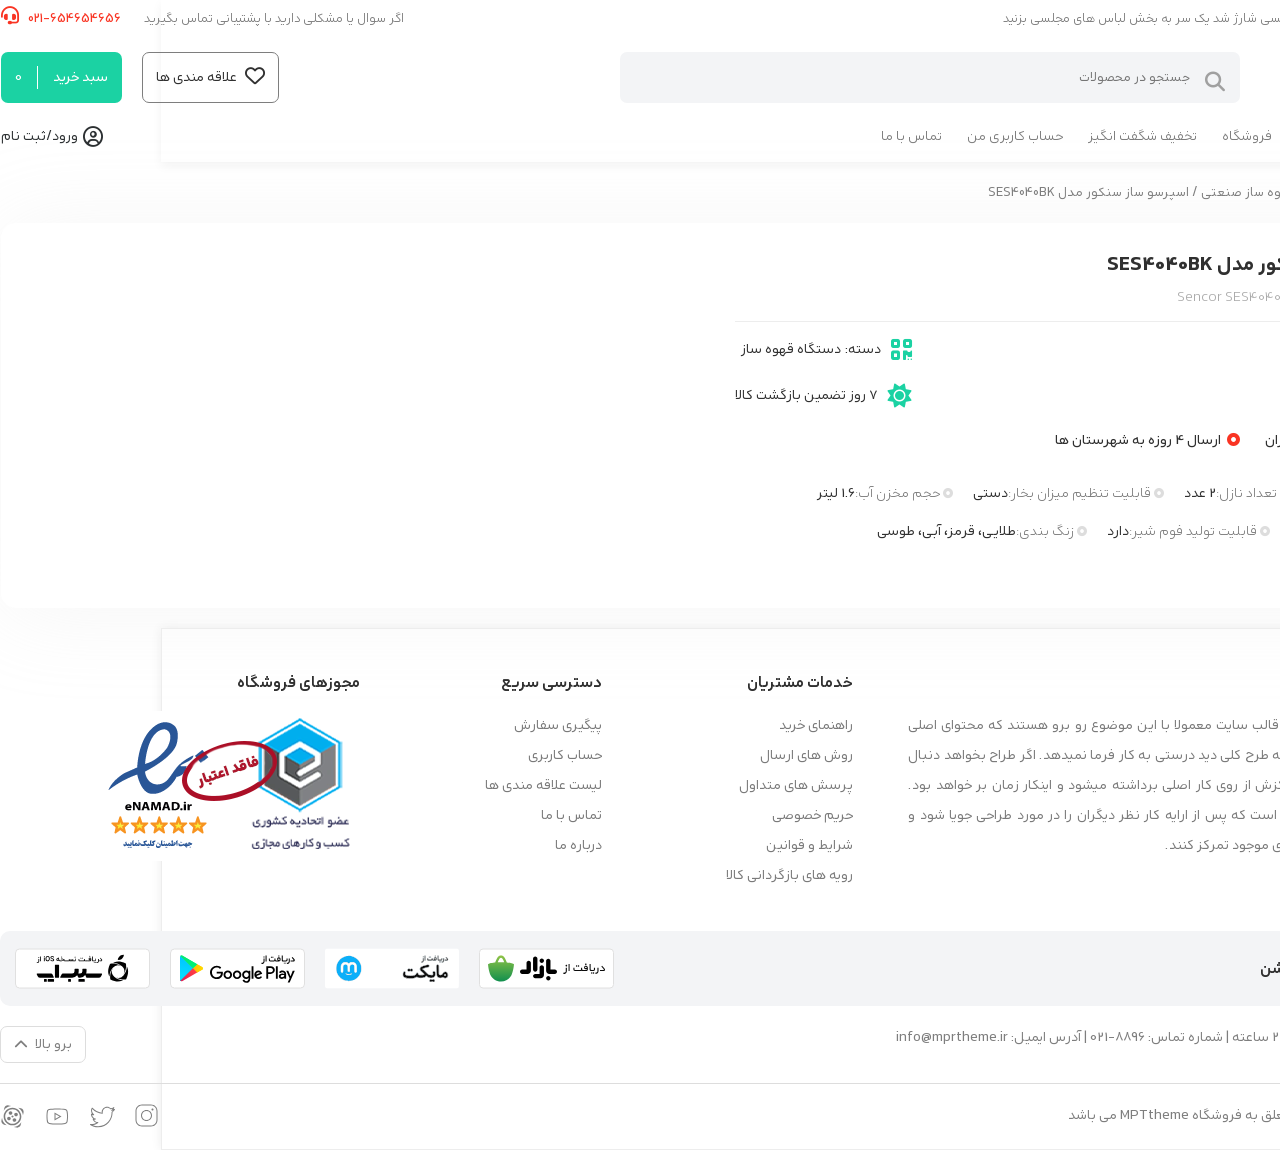
==== single-product.html @ 0a2eafe9 "add:start single product page" ====
<!doctype html>
<html lang="fa" dir="rtl">
  <head>
    <meta charset="UTF-8" />
    <meta name="viewport" content="width=device-width, initial-scale=1.0" />
    <link rel="stylesheet" href="./css/all-mimify.css" />
    <link rel="stylesheet" href="./css/owl.carousel.min.css" />
    <link rel="stylesheet" href="./css/owl.theme.default.min.css" />
    <link rel="stylesheet" href="style.css" />
    <title>Mprtheme - single product</title>
  </head>
  <body>
    <header class="header">
      <section class="hero-top-header">
        <div class="container">
          <div class="top-header">
            <div class="t-h-right">
              <span
                >محصولات جدید: لباس های مجلسی شارژ شد یک سر به بخش لباس های
                مجلسی بزنید</span
              >
            </div>
            <div class="t-h-left">
              <span>اگر سوال یا مشکلی دارید با پشتیبانی تماس بگیرید</span>
              <span class="contact-header"
                >654654656-021
                <i class="fa-solid fa-headset"></i>
              </span>
            </div>
          </div>
        </div>
      </section>
      <div class="container">
        <section class="main-header">
          <div class="m-h-right">
            <div class="logo">
              <a href="#"> <img src="img/logo.png" /></a>
            </div>
            <div class="search-main">
              <form>
                <input type="search" placeholder="جستجو در محصولات" />
                <button type="submit">
                  <i class="fa-solid fa-magnifying-glass"></i>
                </button>
              </form>
            </div>
          </div>
          <div class="m-h-left">
            <div class="favorite-btn-header">
              <a href="#" target="_blank">
                <i class="fa-regular fa-heart"></i>
                <span>علاقه مندی ها</span>
              </a>
            </div>
            <div class="cart-btn-header">
              <a href="#" target="_blank">
                <span class="cart-btn-text">سبد خرید</span>
                <span class="cart-btn-num">0</span>
              </a>
            </div>
          </div>
        </section>
        <section class="down-header">
          <nav class="main-menu">
            <div class="megamenu-box">
              <div class="t-m">
                <i class="fa-solid fa-bars"></i>
                <span>دسته بندی محصول</span>
              </div>
              <div class="hm-mega-menu">
                <ul>
                  <li>
                    <a href="#">دستگاه قهوه ساز</a>
                    <i class="fas fa-chevron-left"></i>
                    <ul>
                      <li>
                        <a href="#">قهوه ساز خانگی</a>
                        <ul>
                          <li><a href="#">قهوه ساز بوش</a></li>
                          <li><a href="#">قهوه ساز مباشی</a></li>
                          <li><a href="#">قهوه ساز دلونگی</a></li>
                          <li><a href="">قهوه ساز نیوا</a></li>
                        </ul>
                      </li>
                      <li>
                        <a href="#">قهوه ساز صنعتی</a>
                        <ul>
                          <li><a href="#">قهوه ساز بیزرا</a></li>
                          <li><a href="#">قهوه ساز سمنونتی</a></li>
                          <li><a href="#">قهوه ساز نوا</a></li>
                          <li><a href="#">قهوه ساز بلک</a></li>
                        </ul>
                      </li>
                      <li>
                        <a href="#">قهوه ساز کپسولی</a>
                        <ul>
                          <li><a href="#">قهوه ساز بوش</a></li>
                          <li><a href="#">قهوه ساز مباشی</a></li>
                          <li><a href="#">قهوه ساز دلونگی</a></li>
                          <li><a href="">قهوه ساز نیوا</a></li>
                        </ul>
                      </li>
                      <li>
                        <a href="#">قهوه ساز مسافرتی</a>
                        <ul>
                          <li><a href="#">قهوه ساز بوش</a></li>
                          <li><a href="#">قهوه ساز مباشی</a></li>
                          <li><a href="#">قهوه ساز دلونگی</a></li>
                          <li><a href="">قهوه ساز نیوا</a></li>
                        </ul>
                      </li>
                    </ul>
                  </li>
                  <li>
                    <a href="#">خریده قهوه</a>
                    <i class="fas fa-chevron-left"></i>
                    <ul>
                      <li>
                        <a href="#">قهوه ساز خانگی</a>
                        <ul>
                          <li><a href="#">قهوه ساز بوش</a></li>
                          <li><a href="#">قهوه ساز مباشی</a></li>
                          <li><a href="#">قهوه ساز دلونگی</a></li>
                          <li><a href="">قهوه ساز نیوا</a></li>
                        </ul>
                      </li>
                      <li>
                        <a href="#">قهوه ساز صنعتی</a>
                        <ul>
                          <li><a href="#">قهوه ساز بیزرا</a></li>
                          <li><a href="#">قهوه ساز سمنونتی</a></li>
                          <li><a href="#">قهوه ساز نوا</a></li>
                          <li><a href="#">قهوه ساز بلک</a></li>
                        </ul>
                      </li>
                      <li>
                        <a href="#">قهوه ساز کپسولی</a>
                        <ul>
                          <li><a href="#">قهوه ساز بوش</a></li>
                          <li><a href="#">قهوه ساز مباشی</a></li>
                          <li><a href="#">قهوه ساز دلونگی</a></li>
                          <li><a href="">قهوه ساز نیوا</a></li>
                        </ul>
                      </li>
                      <li>
                        <a href="#">قهوه ساز مسافرتی</a>
                        <ul>
                          <li><a href="#">قهوه ساز بوش</a></li>
                          <li><a href="#">قهوه ساز مباشی</a></li>
                          <li><a href="#">قهوه ساز دلونگی</a></li>
                          <li><a href="">قهوه ساز نیوا</a></li>
                        </ul>
                      </li>
                    </ul>
                  </li>
                  <li>
                    <a href="#">قهوه جوش خانگی</a>
                    <i class="fas fa-chevron-left"></i>
                    <ul>
                      <li>
                        <a href="#">قهوه ساز خانگی</a>
                        <ul>
                          <li><a href="#">قهوه ساز بوش</a></li>
                          <li><a href="#">قهوه ساز مباشی</a></li>
                          <li><a href="#">قهوه ساز دلونگی</a></li>
                          <li><a href="">قهوه ساز نیوا</a></li>
                        </ul>
                      </li>
                      <li>
                        <a href="#">قهوه ساز صنعتی</a>
                        <ul>
                          <li><a href="#">قهوه ساز بیزرا</a></li>
                          <li><a href="#">قهوه ساز سمنونتی</a></li>
                          <li><a href="#">قهوه ساز نوا</a></li>
                          <li><a href="#">قهوه ساز بلک</a></li>
                        </ul>
                      </li>
                      <li>
                        <a href="#">قهوه ساز کپسولی</a>
                        <ul>
                          <li><a href="#">قهوه ساز بوش</a></li>
                          <li><a href="#">قهوه ساز مباشی</a></li>
                          <li><a href="#">قهوه ساز دلونگی</a></li>
                          <li><a href="">قهوه ساز نیوا</a></li>
                        </ul>
                      </li>
                      <li>
                        <a href="#">قهوه ساز مسافرتی</a>
                        <ul>
                          <li><a href="#">قهوه ساز بوش</a></li>
                          <li><a href="#">قهوه ساز مباشی</a></li>
                          <li><a href="#">قهوه ساز دلونگی</a></li>
                          <li><a href="">قهوه ساز نیوا</a></li>
                        </ul>
                      </li>
                    </ul>
                  </li>
                  <li>
                    <a href="#">قهوه های نسل سوم</a>
                    <i class="fas fa-chevron-left"></i>
                    <ul>
                      <li>
                        <a href="#">قهوه ساز خانگی</a>
                        <ul>
                          <li><a href="#">قهوه ساز بوش</a></li>
                          <li><a href="#">قهوه ساز مباشی</a></li>
                          <li><a href="#">قهوه ساز دلونگی</a></li>
                          <li><a href="">قهوه ساز نیوا</a></li>
                        </ul>
                      </li>
                      <li>
                        <a href="#">قهوه ساز صنعتی</a>
                        <ul>
                          <li><a href="#">قهوه ساز بیزرا</a></li>
                          <li><a href="#">قهوه ساز سمنونتی</a></li>
                          <li><a href="#">قهوه ساز نوا</a></li>
                          <li><a href="#">قهوه ساز بلک</a></li>
                        </ul>
                      </li>
                      <li>
                        <a href="#">قهوه ساز کپسولی</a>
                        <ul>
                          <li><a href="#">قهوه ساز بوش</a></li>
                          <li><a href="#">قهوه ساز مباشی</a></li>
                          <li><a href="#">قهوه ساز دلونگی</a></li>
                          <li><a href="">قهوه ساز نیوا</a></li>
                        </ul>
                      </li>
                      <li>
                        <a href="#">قهوه ساز مسافرتی</a>
                        <ul>
                          <li><a href="#">قهوه ساز بوش</a></li>
                          <li><a href="#">قهوه ساز مباشی</a></li>
                          <li><a href="#">قهوه ساز دلونگی</a></li>
                          <li><a href="">قهوه ساز نیوا</a></li>
                        </ul>
                      </li>
                    </ul>
                  </li>
                  <li>
                    <a href="#">محصولات جدید</a>
                    <i class="fas fa-chevron-left"></i>
                    <ul>
                      <li>
                        <a href="#">قهوه ساز خانگی</a>
                        <ul>
                          <li><a href="#">قهوه ساز بوش</a></li>
                          <li><a href="#">قهوه ساز مباشی</a></li>
                          <li><a href="#">قهوه ساز دلونگی</a></li>
                          <li><a href="">قهوه ساز نیوا</a></li>
                        </ul>
                      </li>
                      <li>
                        <a href="#">قهوه ساز صنعتی</a>
                        <ul>
                          <li><a href="#">قهوه ساز بیزرا</a></li>
                          <li><a href="#">قهوه ساز سمنونتی</a></li>
                          <li><a href="#">قهوه ساز نوا</a></li>
                          <li><a href="#">قهوه ساز بلک</a></li>
                        </ul>
                      </li>
                      <li>
                        <a href="#">قهوه ساز کپسولی</a>
                        <ul>
                          <li><a href="#">قهوه ساز بوش</a></li>
                          <li><a href="#">قهوه ساز مباشی</a></li>
                          <li><a href="#">قهوه ساز دلونگی</a></li>
                          <li><a href="">قهوه ساز نیوا</a></li>
                        </ul>
                      </li>
                      <li>
                        <a href="#">قهوه ساز مسافرتی</a>
                        <ul>
                          <li><a href="#">قهوه ساز بوش</a></li>
                          <li><a href="#">قهوه ساز مباشی</a></li>
                          <li><a href="#">قهوه ساز دلونگی</a></li>
                          <li><a href="">قهوه ساز نیوا</a></li>
                        </ul>
                      </li>
                    </ul>
                  </li>
                </ul>
              </div>
            </div>
            <div class="menu-header">
              <ul>
                <li><a href="#">فروشگاه</a></li>
                <li><a href="#">تخفیف شگفت انگیز</a></li>
                <li>
                  <a href="#">حساب کاربری من</a>
                  <ul>
                    <li><a href="#">زیر منوی اول</a></li>
                    <li><a href="#">زیر منو دوم</a></li>
                    <li><a href="#">زیر منو سوم</a></li>
                  </ul>
                </li>
                <li><a href="#">تماس با ما</a></li>
              </ul>
            </div>
          </nav>
          <div class="register-btn">
            <i class="far fa-circle-user"></i>
            <span id="btn_modal_login">ورود/ثبت نام</span>
          </div>
        </section>
      </div>
    </header>
    <!-- The Modal -->
    <div id="modal_login" class="modal">
      <!-- Modal content -->
      <div class="modal-content">
        <div class="form-login-mprtheme">
          <i class="fa-solid fa-xmark close"></i>
          <div class="logo">
            <a href="#"> <img src="img/logo.png" /></a>
          </div>
          <form class="register-form">
            <input type="email" placeholder="آدرس ایمیل" />
            <input type="password" placeholder="رمز عبور" />
            <button>ثبت نام</button>
            <p class="message">حساب کاربری دارید؟ <a href="#">وارد شوید</a></p>
          </form>
          <form class="login-form">
            <input type="text" placeholder="آدرس ایمیل یا نام کاربری" />
            <input type="password" placeholder="پسورد" />
            <button>ورود</button>
            <p class="message">کاربری جدید هستید؟ <a href="#">ثبت نام</a></p>
          </form>
        </div>
      </div>
    </div>

    <div class="mprtheme-bredcrumb">
      <div class="container">
        <a href="#">خانه</a> / <a href="#">دستگاه قهوه ساز</a> /
        <a href="#">قهوه ساز صنعتی</a> / اسپرسو ساز سنکور مدل SES4040BK
      </div>
    </div>

    <div class="container">
      <section class="product-intro">
        <div class="right">
          <header>
            <h1>اسپرسو ساز سنکور مدل SES4040BK</h1>
            <span>Sencor SES4040BK Espresso Machine</span>
          </header>
          <div class="product-meta">
            <div>
              <div class="meta-pro">
                <i class="fa-solid fa-meteor"></i>
                <span>برند:</span>
                <a href="#" target="_blank">بوش</a>
              </div>
              <div class="meta-pro">
                <i class="fa-solid fa-circle-check"></i>
                <span>موجود در انبار</span>
              </div>
            </div>
            <div>
              <div class="meta-pro">
                <i class="fa-solid fa-qrcode"></i>
                <span>دسته:</span>
                <a href="#" target="_blank">دستگاه قهوه ساز</a>
              </div>
              <div class="meta-pro">
                <i class="fa-solid fa-sun"></i>
                <span>7 روز تضمین بازگشت کالا</span>
              </div>
            </div>
          </div>
          <div class="product-delivery">
            <span>
              <i class="fa-solid fa-paper-plane"></i>
              ارسال یک روزه به تهران
            </span>

            <span>
              <i class="fa-solid fa-circle-dot"></i>
              ارسال 4 روزه به شهرستان ها
            </span>
          </div>
          <div class="addition-product">
            <div class="property-iten">
              <span>
                <i class="fa-solid fa-circle-dot"></i>
                میزان فشار:
              </span>
              <p>5 بار</p>
            </div>
            <div class="property-iten">
              <span>
                <i class="fa-solid fa-circle-dot"></i>
                تعداد نازل:
              </span>
              <p>2 عدد</p>
            </div>
            <div class="property-iten">
              <span>
                <i class="fa-solid fa-circle-dot"></i>
                قابلیت تنظیم میزان بخار:
              </span>
              <p>دستی</p>
            </div>
            <div class="property-iten">
              <span>
                <i class="fa-solid fa-circle-dot"></i>
                حجم مخزن آب:
              </span>
              <p>1.6 لیتر</p>
            </div>
            <div class="property-iten">
              <span>
                <i class="fa-solid fa-circle-dot"></i>
                نمایشگر لمسی:
              </span>
              <p>دارد</p>
            </div>
            <div class="property-iten">
              <span>
                <i class="fa-solid fa-circle-dot"></i>
                قابلیت تولید فوم شیر:
              </span>
              <p>دارد</p>
            </div>
            <div class="property-iten">
              <span>
                <i class="fa-solid fa-circle-dot"></i>
                زنگ بندی:
              </span>
              <p>طلایی، قرمز، آبی، طوسی</p>
            </div>
          </div>
        </div>

        <div class="left"></div>
      </section>
    </div>
    <!-- footer -->
    <footer>
      <div class="container">
        <div class="footer-box">
          <aside class="footer-widget footer-about">
            <h3>فروشگاه ما</h3>
            <div class="f-w-content">
              طراحان سایت هنگام طراحی قالب سایت معمولا با این موضوع رو برو هستند
              که محتوای اصلی صفحات آماده نیست. در نتیجه طرح کلی دید درستی به کار
              فرما نمیدهد. اگر طراح بخواهد دنبال متن های مرتبط بگردد تمرکزش از
              روی کار اصلی برداشته میشود و اینکار زمان بر خواهد بود. همچنین طراح
              به دنبال این است که پس از ارایه کار نظر دیگران را در مورد طراحی
              جویا شود و نمی‌خواهد افراد روی متن های موجود تمرکز کنند.
            </div>
          </aside>
          <aside class="footer-widget">
            <h3>خدمات مشتریان</h3>
            <div class="f-w-content">
              <ul>
                <li><a href="#" target="_blank">راهنمای خرید</a></li>
                <li><a href="#" target="_blank">روش های ارسال</a></li>
                <li><a href="#" target="_blank">پرسش های متداول</a></li>
                <li><a href="#" target="_blank">حریم خصوصی</a></li>
                <li><a href="#" target="_blank">شرایط و قوانین</a></li>
                <li><a href="#" target="_blank">رویه های بازگردانی کالا</a></li>
              </ul>
            </div>
          </aside>
          <aside class="footer-widget">
            <h3>دسترسی سریع</h3>
            <div class="f-w-content">
              <ul>
                <li><a href="#" target="_blank">پیگیری سفارش</a></li>
                <li><a href="#" target="_blank">حساب کاربری</a></li>
                <li><a href="#" target="_blank">لیست علاقه مندی ها</a></li>
                <li><a href="#" target="_blank">تماس با ما</a></li>
                <li><a href="#" target="_blank">درباره ما</a></li>
              </ul>
            </div>
          </aside>
          <aside class="footer-widget">
            <h3>مجوزهای فروشگاه</h3>
            <div class="f-w-content">
              <img src="./img/per.png" alt="" />
            </div>
          </aside>
        </div>
        <div class="application">
          <div class="right">
            <img src="./img//icon-application.png" alt="" />
            <p>دانلود اپلیکیشن</p>
          </div>
          <div class="left">
            <a href="#" target="_blank">
              <img src="./img/app/bazar.svg" alt="" />
            </a>
            <a href="#" target="_blank">
              <img src="./img/app/myket.svg" alt="" />
            </a>
            <a href="#" target="_blank">
              <img src="./img/app/play.svg" alt="" />
            </a>
            <a href="#" target="_blank">
              <img src="./img/app/sibapp.svg" alt="" />
            </a>
          </div>
        </div>
        <div class="footer-line">
          <div class="right">
            پاسخگویی تلفنی به صورت 24 ساعته | شماره تماس: 8896-021 | آدرس ایمیل:
            info@mprtheme.ir
          </div>
          <div class="left">
            <span
              >برو بالا
              <i class="fa fa-chevron-up"></i>
            </span>
          </div>
        </div>
        <div class="footer-down">
          <div class="copy-right">
            <p>کلیه حقوق این وب سایت متعلق به فروشگاه MPTtheme می باشد</p>
          </div>
          <div class="social-footer">
            <a href="#" target="_blank">
              <svg
                width="23"
                height="23"
                viewBox="0 0 23 23"
                fill="none"
                xmlns="http://www.w3.org/2000/svg"
              >
                <path
                  d="M7 0.5C3.41624 0.5 0.5 3.41624 0.5 7V16C0.5 19.5838 3.41624 22.5 7 22.5H16C19.5838 22.5 22.5 19.5838 22.5 16V7C22.5 3.41624 19.5838 0.5 16 0.5H7ZM7 1.5H16C19.0432 1.5 21.5 3.95676 21.5 7V16C21.5 19.0432 19.0432 21.5 16 21.5H7C3.95676 21.5 1.5 19.0432 1.5 16V7C1.5 3.95676 3.95676 1.5 7 1.5ZM17.5 4.5C16.9477 4.5 16.5 4.94771 16.5 5.5C16.5 6.05229 16.9477 6.5 17.5 6.5C18.0523 6.5 18.5 6.05229 18.5 5.5C18.5 4.94771 18.0523 4.5 17.5 4.5ZM11.5 6C8.46836 6 6 8.46836 6 11.5C6 14.5316 8.46836 17 11.5 17C14.5316 17 17 14.5316 17 11.5C17 8.46836 14.5316 6 11.5 6ZM11.5 7C13.9912 7 16 9.00879 16 11.5C16 13.9912 13.9912 16 11.5 16C9.00879 16 7 13.9912 7 11.5C7 9.00879 9.00879 7 11.5 7Z"
                  fill="#7E7E7E"
                />
              </svg>
            </a>
            <a href="#" target="_blank">
              <svg
                width="25"
                height="25"
                viewBox="0 0 25 25"
                fill="none"
                xmlns="http://www.w3.org/2000/svg"
              >
                <g clip-path="url(#clip0_1193_1341)">
                  <path
                    d="M17.1095 2.73438C14.1193 2.73438 11.6876 5.16601 11.6876 8.15625C11.6876 8.33594 11.7325 8.51172 11.7501 8.6875C8.05286 8.33398 4.78332 6.55274 2.56262 3.82812C2.4591 3.69727 2.29895 3.62695 2.13098 3.63867C1.96496 3.65039 1.81652 3.74609 1.73449 3.89062C1.2677 4.69336 1.00012 5.61719 1.00012 6.60938C1.00012 7.81054 1.42981 8.91015 2.09387 9.8125C1.96496 9.75586 1.82434 9.72461 1.70324 9.65625C1.54895 9.57422 1.3634 9.57812 1.21301 9.66797C1.06262 9.75781 0.970819 9.91993 0.968869 10.0938V10.1562C0.968869 11.998 1.92199 13.5977 3.32824 14.5781C3.31262 14.5762 3.29699 14.582 3.28137 14.5781C3.10949 14.5488 2.93566 14.6094 2.82043 14.7402C2.7052 14.8711 2.66809 15.0527 2.71887 15.2188C3.27747 16.9551 4.70325 18.2812 6.46887 18.7656C5.06262 19.6016 3.43176 20.0938 1.672 20.0938C1.29114 20.0938 0.925904 20.0742 0.562624 20.0312C0.328249 20 0.103639 20.1367 0.0255143 20.3594C-0.0545657 20.582 0.0333293 20.8301 0.234499 20.9531C2.49036 22.4004 5.16809 23.25 8.047 23.25C12.713 23.25 16.3732 21.3008 18.8283 18.5156C21.2833 15.7305 22.5626 12.1133 22.5626 8.73438C22.5626 8.59179 22.5509 8.45312 22.547 8.3125C23.463 7.61133 24.2814 6.78906 24.922 5.82812C25.049 5.64258 25.0353 5.39453 24.8888 5.22265C24.7443 5.05078 24.5001 4.99804 24.297 5.09375C24.0392 5.20899 23.7384 5.22071 23.4689 5.3125C23.8243 4.83789 24.129 4.32617 24.3126 3.75C24.3751 3.55273 24.3068 3.33594 24.1447 3.20703C23.9825 3.08008 23.756 3.06445 23.5783 3.17188C22.7247 3.67773 21.7794 4.03321 20.7814 4.25C19.8126 3.34375 18.5372 2.73438 17.1095 2.73438ZM17.1095 3.73438C18.3849 3.73438 19.5372 4.27929 20.3439 5.14062C20.465 5.26562 20.6427 5.31836 20.8126 5.28125C21.465 5.15234 22.0841 4.96289 22.6876 4.71875C22.34 5.1875 21.9103 5.58789 21.4064 5.89062C21.1779 6.00196 21.0704 6.26562 21.1544 6.50586C21.2364 6.74414 21.4864 6.88281 21.7345 6.82812C22.2345 6.76758 22.6798 6.56446 23.1564 6.4375C22.7286 6.90039 22.2599 7.31836 21.7501 7.6875C21.6115 7.78906 21.5353 7.95312 21.547 8.125C21.5548 8.32812 21.5626 8.52929 21.5626 8.73438C21.5626 11.8594 20.3634 15.252 18.0782 17.8438C15.7931 20.4355 12.4376 22.25 8.047 22.25C6.05286 22.25 4.17004 21.8086 2.46887 21.0312C4.57824 20.8691 6.52356 20.123 8.09387 18.8906C8.25794 18.7598 8.32239 18.541 8.25598 18.3418C8.18958 18.1426 8.00598 18.0059 7.797 18C6.14856 17.9707 4.7677 17.0117 4.03137 15.6562C4.05871 15.6562 4.08215 15.6562 4.10949 15.6562C4.60363 15.6562 5.09191 15.5938 5.54699 15.4688C5.76574 15.4043 5.91613 15.2012 5.90832 14.9727C5.90052 14.7441 5.7384 14.5488 5.51574 14.5C3.73645 14.1406 2.40246 12.6914 2.09387 10.8906C2.59777 11.0645 3.1134 11.2012 3.67199 11.2188C3.90051 11.2324 4.10754 11.0898 4.17785 10.873C4.24817 10.6562 4.16223 10.418 3.96887 10.2969C2.78137 9.50196 2.00012 8.14844 2.00012 6.60938C2.00012 6.03906 2.14856 5.51562 2.34387 5.01562C4.84387 7.75976 8.34387 9.58203 12.297 9.78125C12.4532 9.78906 12.6056 9.72461 12.7072 9.60547C12.8087 9.48437 12.8478 9.32422 12.8126 9.17188C12.7365 8.84765 12.6876 8.5039 12.6876 8.15625C12.6876 5.70703 14.6603 3.73438 17.1095 3.73438Z"
                    fill="#7E7E7E"
                  />
                </g>
                <defs>
                  <clipPath id="clip0_1193_1341">
                    <rect width="25" height="25" fill="white" />
                  </clipPath>
                </defs>
              </svg>
            </a>
            <a href="#" target="_blank">
              <svg
                width="25"
                height="25"
                viewBox="0 0 25 25"
                fill="none"
                xmlns="http://www.w3.org/2000/svg"
              >
                <path
                  d="M12.2012 4.5C8.90039 4.5 5.80078 4.75 4.15039 5.09961C3.05078 5.34961 2.09961 6.09961 1.90039 7.25C1.70117 8.44922 1.5 10.25 1.5 12.5C1.5 14.75 1.69922 16.5 1.94922 17.75C2.15039 18.8496 3.09961 19.6504 4.19922 19.9004C5.95118 20.25 8.94922 20.5 12.25 20.5C15.5508 20.5 18.5488 20.25 20.2988 19.9004C21.4004 19.6504 22.3496 18.9004 22.5488 17.75C22.75 16.5 23 14.7012 23.0488 12.4512C23.0488 10.2012 22.7988 8.40039 22.5488 7.15039C22.3496 6.05078 21.4004 5.25 20.2988 5C18.5488 4.75 15.5 4.5 12.2012 4.5ZM12.2012 5.5C15.8008 5.5 18.6992 5.79883 20.0996 6.04883C20.8496 6.25 21.4492 6.75 21.5488 7.40039C21.8496 9 22.0488 10.7012 22.0488 12.4512C22 14.5996 21.75 16.3496 21.5488 17.5996C21.4004 18.5488 20.4004 18.8496 20.0996 18.9512C18.2988 19.3008 15.2988 19.5488 12.2988 19.5488C9.29883 19.5488 6.25 19.3496 4.5 18.9512C3.75 18.75 3.15039 18.25 3.05078 17.5996C2.65039 16.1992 2.5 14.3496 2.5 12.5C2.5 10.1992 2.70117 8.50001 2.90039 7.45118C3.05078 6.50001 4.09961 6.19922 4.34961 6.09962C6 5.75001 9.05078 5.5 12.2012 5.5ZM9.5 8.5V16.5L16.5 12.5L9.5 8.5ZM10.5 10.2012L14.5 12.5L10.5 14.7988V10.2012Z"
                  fill="#7E7E7E"
                />
              </svg>
            </a>
            <a href="#" target="_blank">
              <svg
                width="25"
                height="25"
                viewBox="0 0 25 25"
                fill="none"
                xmlns="http://www.w3.org/2000/svg"
              >
                <path
                  d="M7.90324 1.3586C6.20704 1.31542 4.66102 2.46495 4.26453 4.18351L3.68674 6.68595C5.29819 4.05887 8.07194 2.32584 11.1391 2.02897L8.63668 1.45117C8.39117 1.39447 8.14556 1.36476 7.90324 1.3586ZM12.5002 3.64538C7.61944 3.64538 3.64604 7.61878 3.64604 12.4995C3.64604 17.3803 7.61944 21.3537 12.5002 21.3537C17.381 21.3537 21.3544 17.3803 21.3544 12.4995C21.3544 7.61878 17.381 3.64538 12.5002 3.64538ZM18.3138 3.68607C20.9409 5.29753 22.6739 8.07127 22.9708 11.1385L23.5486 8.63602C24.0022 6.67195 22.7803 4.71699 20.8162 4.26387L18.3138 3.68607ZM12.5002 5.20788C16.5365 5.20788 19.7919 8.46321 19.7919 12.4995C19.7919 16.5359 16.5365 19.7912 12.5002 19.7912C8.46387 19.7912 5.20854 16.5359 5.20854 12.4995C5.20854 8.46321 8.46387 5.20788 12.5002 5.20788ZM10.5359 7.13354C9.52912 7.13354 8.71298 7.94968 8.71298 8.95645C8.71298 9.96322 9.52912 10.7794 10.5359 10.7794C11.5427 10.7794 12.3588 9.96322 12.3588 8.95645C12.3588 7.94968 11.5427 7.13354 10.5359 7.13354ZM16.0433 8.71231C15.0365 8.71231 14.2204 9.52846 14.2204 10.5352C14.2204 11.542 15.0365 12.3581 16.0433 12.3581C17.0501 12.3581 17.8662 11.542 17.8662 10.5352C17.8662 9.52846 17.0501 8.71231 16.0433 8.71231ZM12.5002 11.4589C12.1208 11.4472 11.765 11.6429 11.5718 11.9697C11.3786 12.2965 11.3786 12.7026 11.5718 13.0294C11.765 13.3562 12.1208 13.5519 12.5002 13.5402C12.8797 13.5519 13.2354 13.3562 13.4286 13.0294C13.6218 12.7026 13.6218 12.2965 13.4286 11.9697C13.2354 11.6429 12.8797 11.4472 12.5002 11.4589ZM8.95712 12.6409C7.95035 12.6409 7.1342 13.4571 7.1342 14.4639C7.1342 15.4706 7.95035 16.2868 8.95712 16.2868C9.96389 16.2868 10.78 15.4706 10.78 14.4639C10.78 13.4571 9.96389 12.6409 8.95712 12.6409ZM2.02963 13.8616L1.45183 16.3641C0.998708 18.3281 2.22011 20.2826 4.18417 20.7362L6.68661 21.314C4.06005 19.7026 2.3265 16.9288 2.02963 13.8616ZM14.4645 14.2197C13.4577 14.2197 12.6416 15.0359 12.6416 16.0426C12.6416 17.0494 13.4577 17.8655 14.4645 17.8655C15.4713 17.8655 16.2874 17.0494 16.2874 16.0426C16.2874 15.0359 15.4713 14.2197 14.4645 14.2197ZM21.3147 18.3131C19.7032 20.9397 16.9295 22.6732 13.8623 22.9701L16.3647 23.5479C18.3288 24.001 20.2833 22.7796 20.7369 20.8156L21.3147 18.3131Z"
                  fill="#7E7E7E"
                />
              </svg>
            </a>
          </div>
        </div>
      </div>
    </footer>
    <script src="./js/jquery-3.7.1.min.js"></script>
    <script src="./js/owl.carousel.min.js"></script>
    <script src="./js/main.js"></script>
  </body>
</html>
---- style.css ----
@font-face {
    font-family: 'arad';
    src: url('./assets/fonts/arad.woff2') format('woff2');
    font-weight: 100 900;
    font-display: swap;
}

*,
*::before,
*::after {
    padding: 0;
    margin: 0;
    box-sizing: border-box;
}

:root {
    --color-red: #f93423;
    --color-green: #1BD2A3;
    --color-white: #fff;
    --color-black: #000;
    --color-text: #303030;
    --color-border: #ddd;
    --color-gray: #7e7e7e;
    --color-gray-dark: #7a7a7a;
    --color-gray-light: #95A5A6;
    --color-surface: #f3f4f6;
    --color-surface-alt: #f7f7f8;
    --color-surface-soft: #ECF0F1;
    --color-overlay: #D7DBE2;
    --color-input: #f2f2f2;
    --color-input-icon: #a0a0a0;
    --color-discount: #fdc830;
    --color-dot-active: #f2f2ff;
    --color-modal-bg: #fefefe;
    --color-close-hover: #aaa;
    --color-text-darker: #161A1D;
    --color-text-button: #161A1DE7;
    --color-divider: #333;
    --color-text-link: #666;
    --color-text-faint: #b3b3b3;
    --color-border-soft: #eaeaea;
    --color-border-light: #ededed;
    --color-shadow-bg: #ececec;
    --color-price-dark: #313131;
    --color-price-toman: #4d4d4d;
    --font-family: 'arad';
    --font-size-xs: 12px;
    --font-size-sm: 13px;
    --font-size-base: 14px;
    --font-size-lg: 18px;
    --radius-xs: 5px;
    --radius-sm: 7px;
    --radius-md: 10px;
    --radius-lg: 15px;
    --radius-pill: 50%;
    --shadow-card: 0px 0px 10px 5px #00000008;
    --shadow-card-top: 0px 5px 10px 5px #00000008;
    --shadow-header: 0px 4px 10px 0px #0000000d;
    --shadow-brand: 0px 4px 90px 0px #d3d3d333;
    --shadow-blog-title: 4px 4px 25px 0px #38383840;
    --shadow-amazing: 17px 17px 40px 0px #e5383b12;
    --shadow-insta: 0px 4px 40px 0px #E5383B12;
    --transition-base: all 0.2s ease-in-out;
    --transition-slow: all 0.3s ease-in-out;
    --transition-brand: all 0.5s ease-out;
}

body {
    direction: rtl;
    font-size: var(--font-size-base);
    text-align: right;
    color: var(--color-text);
    font-family: var(--font-family);
    font-weight: 400;
}

input,
button,
textarea,
select,
optgroup,
option {
    font-family: var(--font-family);
}

a {
    transition: var(--transition-base);
    text-decoration: none;
    color: var(--color-text);
}

img {
    max-width: 100%;
    height: auto;
}

li {
    list-style: none;
}


/* ================================================
   Layout: Container
   ================================================ */
.container {
    width: 1440px;
    margin: auto;
}


/* ================================================
   Header
   ================================================ */
.header {
    background-color: var(--color-white);
    box-shadow: var(--shadow-header);
    margin-bottom: 20px;
}

/* --- Top header --- */
.top-header {
    display: flex;
    justify-content: space-between;
    align-items: center;
    padding: 7px 0;
    color: var(--color-gray);
    font-size: var(--font-size-sm);
    font-weight: 350;
}

.top-header .t-h-left .contact-header {
    color: var(--color-red);
    padding-right: 20px;
    font-weight: 450;
}

.top-header .t-h-left .contact-header i {
    font-size: var(--font-size-lg);
    padding-right: 6px;
}

/* --- Main header --- */
.main-header {
    display: flex;
    justify-content: space-between;
    margin-top: 16px;
}

.main-header .m-h-right {
    display: flex;
    width: 57%;
    align-items: center;
}

.main-header .m-h-right .logo {
    max-width: 130px;
}

.main-header .m-h-right .logo a {
    display: flex;
}

.main-header .m-h-right .logo a img {
    max-width: 100%;
}

.main-header .m-h-right .search-main {
    width: 100%;
    margin-right: 71px;
}

.main-header .m-h-right .search-main form {
    position: relative;
    border: none;
}

.main-header .m-h-right .search-main form input[type="search"] {
    background-color: var(--color-surface);
    border-radius: var(--radius-sm);
    font-family: var(--font-family);
    font-size: var(--font-size-sm);
    padding: 15px 50px 15px 15px;
    width: 100%;
    border: none;
}

.main-header .m-h-right .search-main form button {
    position: absolute;
    right: 15px;
    top: 15px;
    font-size: 20px;
    background-color: transparent;
    color: var(--color-input-icon);
    border: none;
    cursor: pointer;
}

.main-header .m-h-left {
    display: flex;
    align-items: center;
    gap: 20px;
}

.main-header .m-h-left .cart-btn-header a {
    background-color: var(--color-green);
    color: var(--color-white);
    text-decoration: none;
    padding: 14px;
    border-radius: var(--radius-sm);
    display: flex;
}

.main-header .m-h-left .cart-btn-header a .cart-btn-text {
    font-weight: 450;
    border-left: 1px solid var(--color-white);
    padding-left: 15px;
    margin-left: 15px;
}

.m-h-left .favorite-btn-header a {
    color: var(--color-text);
    text-decoration: none;
    padding: 13px;
    border-radius: var(--radius-sm);
    display: flex;
    border: 1px solid var(--color-gray);
}

.m-h-left .favorite-btn-header a i {
    font-size: 20px;
    margin-left: 8px;
}

/* --- Down header / Menu --- */
.down-header {
    display: flex;
    justify-content: space-between;
    padding: 14px 0;
    margin-top: 8px;
}

.main-menu {
    display: flex;
}

.main-menu .megamenu-box {
    border-left: 1px dotted var(--color-divider);
    padding-left: 20px;
    margin-left: 9px;
}

.megamenu-box .t-m {
    color: var(--color-text-darker);
    font-weight: 450;
}

.megamenu-box .t-m span {
    cursor: pointer;
}

.main-menu .menu-header>ul>li {
    display: inline-block;
    margin: 0 11px;
    position: relative;
}

.main-menu .menu-header ul li a {
    text-decoration: none;
    color: var(--color-gray);
    font-weight: 350;
    padding: 14px 0;
}

.main-menu .menu-header>ul>li>a:hover {
    border-bottom: 1px solid var(--color-red);
}

.main-menu .menu-header ul li ul {
    position: absolute;
    top: 25px;
    right: 0;
    background-color: var(--color-white);
    border: 1px solid var(--color-border);
    padding: 7px 0;
    width: 200px;
    visibility: hidden;
    opacity: 0;
    transition: var(--transition-base);
    z-index: 99;
}

.main-menu .menu-header>ul>li:hover>ul {
    visibility: visible;
    opacity: 1;
    top: 37px;
}

.main-menu .menu-header ul li ul li a {
    padding: 7px 14px;
    display: block;
    font-size: var(--font-size-sm);
}

.main-menu .menu-header ul li ul li a:hover {
    color: var(--color-red);
    font-weight: 450;
}

.register-btn {
    color: var(--color-text-button);
    display: flex;
    align-items: center;
    gap: 5px;
    cursor: pointer;
}

.register-btn i {
    font-size: 20px;
}

/* --- Mega menu --- */
.hm-mega-menu {
    position: relative;
}

.hm-mega-menu>ul::before {
    content: "";
    position: absolute;
    width: 100%;
    height: 24px;
    top: -20px;
}

.hm-mega-menu>ul {
    position: absolute;
    background-color: var(--color-white);
    border: 1px solid var(--color-border);
    top: 25px;
    right: 0;
    width: 222px;
    visibility: hidden;
    opacity: 0;
    transition: var(--transition-base);
    z-index: 99;
}

.main-menu .megamenu-box:hover>.hm-mega-menu>ul {
    visibility: visible;
    opacity: 1;
    top: 16px;
}

.hm-mega-menu>ul>li {
    display: flex;
    justify-content: space-between;
    align-items: center;
}

.hm-mega-menu>ul>li:hover {
    background-color: var(--color-surface-alt);
}

.hm-mega-menu>ul>li:hover>a,
.hm-mega-menu>ul>li:hover>i {
    color: var(--color-red);
}

.hm-mega-menu>ul>li>a {
    padding: 12px;
    font-weight: 500;
}

.hm-mega-menu>ul>li>i {
    margin-left: 12px;
    font-size: 9px;
}

.hm-mega-menu>ul>li:hover>ul {
    visibility: visible;
    opacity: 1;
}

.hm-mega-menu>ul>li>ul {
    position: absolute;
    background-color: var(--color-white);
    border: 1px solid var(--color-border);
    top: 0;
    right: 100%;
    width: 1215px;
    height: 100%;
    display: flex;
    padding: 12px;
    border-right: 2px solid var(--color-border);
    visibility: hidden;
    opacity: 0;
    transition: var(--transition-base);
}

.hm-mega-menu>ul>li>ul>li {
    width: 25%;
}

.hm-mega-menu>ul>li>ul>li>a {
    font-weight: 550;
    color: var(--color-black);
    border-right: 3px solid var(--color-red);
    padding-right: 5px;
    margin-bottom: 7px;
    display: inline-block;
}

.hm-mega-menu>ul>li>ul>li>ul li a {
    color: var(--color-text-link);
    font-size: var(--font-size-xs);
    font-weight: 400;
    padding: 4px 0;
    display: block;
}

.hm-mega-menu>ul>li>ul>li>ul li a:hover {
    color: var(--color-red);
    font-weight: 450;
}


/* ================================================
   Main Slider
   ================================================ */
.main-slider {
    margin-bottom: 50px;
}

.main-slider .owl-stage-outer {
    border-radius: var(--radius-lg);
}

.main-slider .owl-theme .owl-dots {
    position: absolute;
    bottom: 0;
    width: 100%;
}

.main-slider .owl-theme .owl-dots button.owl-dot span {
    background-color: var(--color-black);
    opacity: 0.3;
    width: 7px;
    height: 7px;
    margin: 2px 3px;
}

.main-slider .owl-theme .owl-dots button.active span {
    background-color: var(--color-white);
    opacity: 1;
    width: 18px;
}

.main-slider .owl-carousel .owl-nav button {
    position: absolute;
    bottom: 35px;
    right: 80px;
    background-color: var(--color-white);
    width: 35px;
    height: 35px;
    border-radius: var(--radius-pill);
    display: flex;
    justify-content: center;
    align-items: center;
    opacity: 0;
    transition: var(--transition-base);
}

.main-slider:hover .owl-carousel .owl-nav button {
    opacity: 1;
}

.main-slider .owl-carousel .owl-nav button:hover {
    background-color: var(--color-white);
    color: var(--color-black);
}

.main-slider .owl-carousel .owl-nav button.owl-prev {
    right: 35px;
}

.main-slider .owl-carousel .owl-nav button.owl-next {
    right: 80px;
}


/* ================================================
   Section Title
   ================================================ */
.title-pro h4 {
    font-size: var(--font-size-lg);
    font-weight: 450;
    border-bottom: 1px solid var(--color-red);
    margin-bottom: 32px;
    display: inline-block;
    padding-bottom: 14px;
}


/* ================================================
   Products (Hero)
   ================================================ */
.hero-prodct {
    margin-bottom: 50px;
}

.hero-prodct .product-item {
    background-color: var(--color-white);
    border-radius: var(--radius-lg);
    box-shadow: var(--shadow-card);
    margin: 13px 8px;
    padding: 10px 15px 15px;
}

/* --- Color tooltip (مشترک با special-box) --- */
.hero-prodct .product-item .color-dis,
.special-box .special-item .color {
    display: flex;
    justify-content: space-between;
    align-items: center;
    margin-top: 10px;
}

.special-box .special-item .color {
    justify-content: center;
    margin-bottom: 10px;
}

.hero-prodct .product-item .color-dis .color ul li,
.special-box .special-item .color ul li {
    float: right;
}

.hero-prodct .product-item .color-dis .color ul li span,
.special-box .special-item .color ul li span {
    width: 15px;
    height: 15px;
    border-radius: var(--radius-pill);
    float: right;
    margin-left: 5px;
    position: relative;
}

.hero-prodct .product-item .color-dis .color ul li span:hover>b,
.special-box .special-item .color ul li span:hover>b {
    visibility: visible;
    opacity: 1;
    bottom: 17px;
}

.hero-prodct .product-item .color-dis .color ul li span b,
.special-box .special-item .color ul li span b {
    background-color: var(--color-text);
    color: var(--color-white);
    font-size: var(--font-size-sm);
    font-weight: 100;
    border-radius: 4px;
    padding: 2px 4px;
    position: absolute;
    bottom: 10px;
    right: -10px;
    visibility: hidden;
    opacity: 0;
    transition: var(--transition-base);
}

.hero-prodct .product-item .color-dis .discount {
    background-color: var(--color-red);
    color: var(--color-white);
    padding: 0 3px;
    border-radius: var(--radius-xs);
}

.hero-prodct .product-item figure a {
    height: 200px;
    object-fit: cover;
    max-width: 200px;
    display: block;
    margin: 7px auto 0;
}

.hero-prodct .product-item h2 {
    margin-top: 15px;
    height: 50px;
    line-height: 22px;
    overflow: hidden;
}

.hero-prodct .product-item h2 a {
    font-size: var(--font-size-base);
    font-weight: 450;
    color: var(--color-text);
}

.hero-prodct .product-item .down {
    display: flex;
    justify-content: space-between;
    align-items: end;
    margin-top: 15px;
}

.hero-prodct .product-item .down .addtocart_button a {
    color: var(--color-green);
    font-size: 34px;
    display: flex;
}

.hero-prodct .product-item .down .price {
    display: flex;
    flex-direction: column;
    position: relative;
    margin-left: 10px;
    align-items: flex-end;
}

.hero-prodct .product-item .down .price del {
    color: var(--color-gray);
}

.hero-prodct .product-item .down .price ins {
    font-size: var(--font-size-lg);
    color: var(--color-price-dark);
    font-weight: 720;
    text-decoration: none;
}

.hero-prodct .product-item .down .price ins span {
    font-size: var(--font-size-xs);
    color: var(--color-price-toman);
    font-weight: 500;
    display: block;
    position: absolute;
    rotate: 270deg;
    top: 14px;
    left: -25px;
}

/* --- Amazing slider --- */
.hero-prodct .amazing-slider {
    background-color: var(--color-red);
    border-radius: var(--radius-lg);
    box-shadow: var(--shadow-amazing);
}

.hero-prodct .amazing-slider .amazing-thumbnail img {
    max-width: 228px;
    margin: 15px auto;
}

.amazing-slider .amazing-btn {
    text-align: center;
}

.amazing-slider .amazing-btn a {
    background-color: var(--color-white);
    border-radius: 24px;
    padding: 13px 29px;
    display: inline-flex;
    align-items: center;
}

.amazing-slider .amazing-btn a i {
    font-size: var(--font-size-sm);
    margin-right: 3px;
}


/* 
================================================
   Countdown Timer (مشترک: amazing + special)
================================================ 
*/
.amazing-product .countdown-timer,
.special-box .special-item .det-special .down .countdown-timer {
    display: flex;
    flex-direction: row-reverse;
    justify-content: center;
}

.amazing-product .countdown-timer .number,
.special-box .special-item .det-special .down .number {
    background-color: var(--color-red);
    color: var(--color-white);
    width: 35px;
    height: 35px;
    display: flex;
    justify-content: center;
    align-items: center;
    border-radius: var(--radius-xs);
}

.amazing-product .countdown-timer span.dot,
.special-box .special-item .det-special .down .countdown-timer span.dot {
    color: var(--color-red);
    font-size: 24px;
    margin: 0 2px;
}


/* 
================================================
   Poster
================================================
*/
.poster {
    display: flex;
    justify-content: space-between;
    gap: 21px;
    margin-bottom: 50px;
}

.poster img {
    border-radius: var(--radius-lg);
}


/* 
================================================
   Special Box
================================================ 
*/
.hero-special {
    margin-bottom: 50px;
}

.special-box {
    position: relative;
    padding: 0 30px 50px 0;
}

.special-box:before {
    content: "";
    background-color: var(--color-red);
    width: 22%;
    position: absolute;
    top: 0;
    right: 0;
    bottom: 0;
    border-radius: 30px;
    z-index: -1;
}

.special-box:after {
    content: "";
    background-color: var(--color-red);
    width: 38%;
    position: absolute;
    top: 0;
    right: 5%;
    bottom: 0;
    border-radius: 30px;
    transform: translate(-15%, 0) skew(-22deg, 0);
    z-index: -1;
}

.special-box h4 {
    font-size: var(--font-size-lg);
    color: var(--color-white);
    font-weight: 480;
    padding: 25px 0;
}

.special-box .owl-stage-outer {
    background-color: var(--color-white);
    border: 1px solid var(--color-border-soft);
    box-shadow: var(--shadow-card-top);
    border-radius: var(--radius-md);
    width: 71%;
}

.special-box .special-item {
    display: flex;
    padding: 25px;
    width: 1003px;
    position: relative;
}

.special-box .special-item figure {
    width: 23.5%;
}

.special-box .special-item figure a img {
    max-width: 247px;
}

.special-box .special-item .det-special h2 {
    font-weight: 650;
    font-size: 22px;
    margin-bottom: 19px;
}

.special-box .special-item .det-special {
    width: 73.5%;
}

.special-box .special-item .det-special .addition-product {
    display: flex;
    flex-direction: column;
    max-height: 144px;
    flex-wrap: wrap;
    overflow: hidden;
    font-size: var(--font-size-sm);
    font-weight: 450;
    gap: 7px 0;
    margin: 0 10px 30px 0;
}

.special-box .special-item .det-special .addition-product .property-iten {
    display: flex;
    gap: 5px;
}

.special-box .special-item .det-special .addition-product .property-iten span {
    font-weight: 500;
}

.special-box .special-item .det-special .addition-product .property-iten i {
    color: var(--color-red);
    font-size: 10px;
    margin-left: 3px;
}

.special-box .special-item .det-special .down {
    display: flex;
    align-items: center;
    gap: 15px;
}

.special-box .special-item .det-special .down a {
    background-color: var(--color-green);
    color: var(--color-white);
    padding: 12px;
    border-radius: var(--radius-sm);
}

.special-box .special-item .det-special .down .price {
    display: flex;
    gap: 10px;
}

.special-box .special-item .det-special .down .price del {
    color: var(--color-gray);
    font-size: 16px;
    font-weight: 500;
}

.special-box .special-item .det-special .down .price ins {
    font-size: var(--font-size-lg);
    font-weight: 700;
    text-decoration: none;
}

.special-box .special-item .det-special .down .price ins span {
    font-size: var(--font-size-base);
}

.special-box .special-item .discount {
    position: absolute;
    background-color: var(--color-discount);
    left: 15px;
    top: 0;
    width: 65px;
    height: 72px;
    border-radius: 0 0 12px 12px;
    text-align: center;
    padding-top: 10px;
}

.special-box .special-item .discount b {
    display: block;
    font-size: var(--font-size-lg);
    font-weight: 700;
}

/* --- Special slider --- */
.special-box .special-slider {
    display: flex;
    justify-content: space-between;
}

.special-box .special-slider .owl-dots {
    width: 27%;
    display: flex;
    flex-direction: column;
    gap: 10px;
    align-items: flex-end;
    max-height: 370px;
    overflow: auto;
    margin: 0 !important;
}

.special-box .special-slider .owl-dot {
    background-color: var(--color-dot-active);
    border-radius: var(--radius-md);
    padding: 10px;
    width: 95%;
    text-align: right;
    transition: var(--transition-base);
}

.special-box .special-slider .owl-dot button {
    font-family: var(--font-family);
    background-color: transparent;
    border: none;
    cursor: pointer;
}

.special-box .special-slider .owl-dot .list-special {
    display: flex;
    align-items: center;
    gap: 10px;
}

.special-box .special-slider .owl-dots .active {
    background-color: var(--color-red);
    width: 100%;
}

.special-box .special-slider .active .list-special b {
    color: var(--color-white);
}

.special-box .special-slider .list-special figure {
    background-color: var(--color-white);
    border-radius: var(--radius-md);
    padding: 7px 7px 0;
}

.special-box .special-slider .list-special figure img {
    max-width: 70px;
}

.special-box .special-slider .list-special {
    pointer-events: none;
}

.special-box .special-slider .owl-dot .list-special b {
    font-weight: 600;
}


/* 
================================================
   Best Sellers
================================================ 
*/
.hero-sell {
    margin-bottom: 50px;
}

.box-sell {
    display: flex;
    justify-content: space-between;
    gap: 15px;
}

.box-sell .best-sell {
    background: var(--color-red);
    border-radius: var(--radius-lg);
    padding: 15px 24px 30px;
    width: 275px;
    position: relative;
    flex-shrink: 0;
}

.box-sell .best-sell .head {
    display: flex;
    justify-content: space-between;
    color: var(--color-white);
}

.box-sell .best-sell .head div {
    display: flex;
    align-items: center;
    gap: 8px;
}

.box-sell .best-sell .head span {
    font-size: var(--font-size-lg);
    font-weight: 450;
}

.box-sell .best-sell figure {
    border-radius: var(--radius-pill);
    background: var(--color-white);
    width: 170px;
    height: 170px;
    margin: 25px auto;
    padding: 15px;
    overflow: hidden;
    animation: pulse-white 1.5s infinite;
}

@keyframes pulse-white {
    0% {
        transform: scale(0.95);
        box-shadow: 0 0 0 0 rgba(255, 255, 255, 0.7);
    }

    50% {
        transform: scale(1.05);
        box-shadow: 0 0 0 20px rgba(255, 255, 255, 0);
    }

    100% {
        transform: scale(0.95);
        box-shadow: 0 0 0 0 rgba(255, 255, 255, 0);
    }
}

.box-sell .best-sell figure img {
    max-width: 140px;
    margin: auto;
    display: block;
    border-radius: 40px;
}

.box-sell .best-sell h2 {
    line-height: 23px;
    height: 45px;
    overflow: hidden;
}

.box-sell .best-sell h2 a {
    font-size: var(--font-size-base);
    color: var(--color-white);
    font-weight: 450;
}

.box-sell .best-sell .price {
    display: flex;
    gap: 10px;
    color: var(--color-white);
    justify-content: space-between;
    margin: 13px 0;
}

.box-sell .best-sell .price del {
    font-size: var(--font-size-base);
    font-weight: 400;
}

.box-sell .best-sell .price ins {
    font-size: var(--font-size-lg);
    font-weight: 700;
    text-decoration: none;
}

.box-sell .best-sell .price ins span {
    font-size: var(--font-size-base);
}

.box-sell .best-sell .add-cart {
    position: absolute;
    bottom: -34px;
    left: 106px;
}

.box-sell .best-sell .add-cart i {
    font-size: 40px;
    background: var(--color-white);
    color: var(--color-red);
    border-radius: var(--radius-pill);
    border: 12px solid var(--color-white);
}

/* --- Other sells --- */
.other-sell {
    display: flex;
    flex-wrap: wrap;
    gap: 10px;
    align-content: start;
}

.other-sell .product-item {
    background: var(--color-white);
    box-shadow: var(--shadow-card);
    border-radius: var(--radius-lg);
    padding: 15px;
    flex-grow: 1;
    height: 125px;
}

.other-sell .product-item:hover .down .number {
    background: var(--color-red);
    color: var(--color-white);
}

.other-sell .product-item figure {
    float: right;
    margin-left: 5px;
}

.other-sell .product-item figure img {
    max-width: 90px;
}

.other-sell .product-item h2 {
    line-height: 23px;
    height: 45px;
    overflow: hidden;
    margin-top: 5px;
}

.other-sell .product-item h2 a {
    font-size: var(--font-size-base);
    font-weight: 450;
}

.other-sell .product-item .down {
    display: flex;
    justify-content: space-between;
    height: 50px;
    align-items: end;
}

.other-sell .product-item .down .number {
    background: var(--color-surface-soft);
    width: 32px;
    height: 32px;
    border-radius: var(--radius-pill);
    display: flex;
    justify-content: center;
    align-items: center;
    color: var(--color-gray-light);
    font-size: 16px;
    font-weight: 500;
    transition: var(--transition-base);
}

.other-sell .product-item .down .price {
    display: flex;
    flex-direction: column;
    position: relative;
    margin-left: 10px;
    align-items: baseline;
}

.other-sell .product-item .down .price del {
    color: var(--color-gray);
}

.other-sell .product-item .down .price ins {
    color: var(--color-text);
    font-size: var(--font-size-lg);
    font-weight: 725;
    text-decoration: none;
}

.other-sell .product-item .down .price ins span {
    font-size: var(--font-size-xs);
    color: var(--color-overlay);
    font-weight: 500;
    rotate: 270deg;
    display: block;
    position: absolute;
    top: 14px;
    left: -25px;
}


/* 
================================================
   Blog
================================================ 
*/
.hero-blog {
    margin-bottom: 50px;
}

.hero-blog .box-blog {
    display: flex;
    justify-content: space-between;
    gap: 12.5px;
}

/* --- Big post --- */
.box-blog .big-post {
    width: 41%;
    position: relative;
}

.box-blog .big-post:hover img {
    transform: scale(1.1);
}

.box-blog .big-post a figure {
    overflow: hidden;
    border-radius: var(--radius-lg);
}

.box-blog .big-post a figure img {
    width: 588px;
    height: 300px;
    object-fit: cover;
    border-radius: var(--radius-lg);
    transition: var(--transition-slow);
}

.box-blog .big-post a .title {
    position: absolute;
    bottom: 25px;
    width: 100%;
}

.box-blog .big-post a .title h2 {
    background-color: var(--color-white);
    font-weight: 450;
    box-shadow: var(--shadow-blog-title);
    border-radius: 6px;
    font-size: var(--font-size-base);
    padding: 10px;
    width: 85%;
    margin: auto;
    display: flex;
    justify-content: space-between;
    align-items: center;
}

.box-blog .big-post a .title h2 i {
    background-color: var(--color-green);
    padding: 12px;
    color: var(--color-white);
    border-radius: var(--radius-xs);
}

/* --- Small posts --- */
.box-blog .small-post {
    display: flex;
    justify-content: space-between;
    gap: 10px;
    width: 59%;
    flex-wrap: wrap;
}

.box-blog .small-post .post-item {
    width: 49%;
    background-color: var(--color-white);
    box-shadow: var(--shadow-card);
    border-radius: var(--radius-md);
    height: 145px;
    padding: 10px;
}

.box-blog .small-post .post-item:hover img {
    transform: scale(1.1);
}

.box-blog .small-post .post-item a figure {
    float: right;
    margin-left: 10px;
    overflow: hidden;
    border-radius: var(--radius-lg);
}

.box-blog .small-post .post-item figure img {
    width: 125px;
    height: 125px;
    border-radius: var(--radius-md);
    object-fit: cover;
    transition: var(--transition-slow);
}

.box-blog .small-post .post-item a h2 {
    font-weight: 450;
    line-height: 23px;
    font-size: var(--font-size-base);
    margin-top: 15px;
    height: 65px;
}

.box-blog .small-post .post-item a .down {
    display: flex;
    justify-content: space-between;
    align-items: center;
}

.box-blog .small-post .post-item a .down span {
    color: var(--color-gray);
    font-size: var(--font-size-sm);
    font-weight: 300;
}

.box-blog .small-post .post-item a .down i {
    background-color: var(--color-green);
    color: var(--color-white);
    padding: 12px;
    border-radius: var(--radius-xs);
    margin-left: 5px;
}


/*
================================================
   Instagram Box
================================================ 
*/
.box-insta {
    display: flex;
    background: var(--color-red);
    box-shadow: var(--shadow-insta);
    border-radius: var(--radius-lg);
    padding: 10px 0;
    margin-bottom: 50px;
}

.box-insta .first-item {
    width: 15.2%;
    margin: 0 10px;
}

.box-insta .left-item {
    width: 84.8%;
}

.box-insta .product-item {
    background: none;
    margin: 0 5px;
    padding: 0;
}

.box-insta .product-item figure img {
    border-radius: var(--radius-lg);
}


/*
================================================
   Brands
================================================ 
*/
.title-brand {
    text-align: center;
}

.title-brand h4 {
    background-color: var(--color-red);
    color: var(--color-white);
    display: inline-block;
    border-radius: 30px 30px 0 0;
    padding: 15px 30px;
    font-size: var(--font-size-lg);
}

.box-brand {
    background-color: var(--color-white);
    border-radius: var(--radius-lg);
    box-shadow: var(--shadow-brand);
}

.box-brand .inner-brand {
    width: 88%;
    margin: auto;
}

.box-brand .inner-brand .brand-item {
    display: flex;
    justify-content: center;
    height: 170px;
    align-items: center;
}

.box-brand .inner-brand .brand-item img {
    max-width: 150px;
}

.box-brand .owl-carousel .owl-nav button {
    position: absolute;
    background: var(--color-red);
    width: 74px;
    height: 52px;
    top: 60px;
    color: var(--color-white);
    transition: var(--transition-brand);
}

.box-brand .owl-carousel .owl-nav button:hover {
    background-color: var(--color-white);
    border: 1px solid var(--color-red);
    color: var(--color-red);
}

.box-brand .owl-carousel .owl-nav button.owl-prev {
    right: -7.2%;
    border-radius: 50px 0px 0px 50px;
}

.box-brand .owl-carousel .owl-nav button.owl-next {
    left: -7.2%;
    border-radius: 0px 50px 50px 0px;
}

.box-brand .owl-carousel .owl-nav button.owl-prev::before,
.box-brand .owl-carousel .owl-nav button.owl-next::before {
    font-family: "Font Awesome 6 Free";
    font-weight: 900;
}


/* 
================================================
   Services
================================================ 
*/
.mprthem-service {
    margin-top: 50px;
    display: flex;
    gap: 10px;
    margin-bottom: 50px;
}

.mprthem-service .srvice-item {
    display: flex;
    flex-direction: column;
    flex-grow: 1;
    text-align: center;
}

.mprthem-service .srvice-item img {
    max-width: 72px;
    margin: 0 auto 10px;
}

.mprthem-service .srvice-item span {
    font-weight: 300;
    font-size: var(--font-size-sm);
    color: var(--color-gray);
}


/*
================================================
   Footer
================================================
*/
footer {
    border-color: var(--color-white);
    border: 1px solid var(--color-border-light);
    box-shadow: 0px 0px 10px var(--color-shadow-bg);
    padding-top: 40px;
}

.footer-box {
    display: flex;
    gap: 25px;
    margin-bottom: 40px;
}

.footer-box .footer-widget {
    flex-grow: 1;
}

.footer-box .footer-widget.footer-about {
    width: 30%;
    margin-left: 30px;
}

.footer-box .footer-widget h3 {
    font-size: 16px;
    font-weight: 600;
    margin-bottom: 15px;
}

.footer-box .footer-widget .f-w-content {
    color: var(--color-gray-dark);
    line-height: 30px;
    text-align: justify;
}

.footer-box .footer-widget .f-w-content ul li a {
    color: var(--color-gray-dark);
}

.footer-box .footer-widget .f-w-content ul li a:hover {
    color: var(--color-red);
}

/* --- Application box --- */
.application {
    display: flex;
    justify-content: space-between;
    background-color: var(--color-surface);
    border-radius: var(--radius-md);
    padding: 15px;
}

.application .right {
    display: flex;
    align-items: center;
    gap: 10px;
    font-size: 16px;
    font-weight: 600;
}

.application .right img {
    max-width: 45px;
}

.application .left {
    display: flex;
    gap: 20px;
}

.application .left a {
    display: flex;
}

/* --- Footer line --- */
.footer-line {
    display: flex;
    justify-content: space-between;
    padding: 20px 0;
    border-bottom: 1px solid var(--color-border);
    color: var(--color-gray);
}

.footer-line .left span {
    border: 1px solid var(--color-border);
    padding: 6px 13px;
    border-radius: var(--radius-sm);
    display: flex;
    align-items: center;
    gap: 7px;
    cursor: pointer;
}

/* --- Footer down --- */
.footer-down {
    display: flex;
    justify-content: space-between;
    color: var(--color-gray);
    padding: 20px 0;
}

.footer-down .social-footer {
    display: flex;
    gap: 20px;
}

.footer-down .social-footer a {
    display: flex;
}


/*
================================================
   Modal / Login
================================================ 
*/
.modal {
    display: none;
    position: fixed;
    z-index: 99;
    padding-top: 100px;
    left: 0;
    top: 0;
    width: 100%;
    height: 100%;
    overflow: auto;
    background-color: rgba(0, 0, 0, 0.1);
    backdrop-filter: blur(7px);
    -webkit-backdrop-filter: blur(7px);
}

.modal-content {
    position: relative;
    background-color: var(--color-modal-bg);
    margin: auto;
    padding: 0;
    width: 460px;
    -webkit-animation-name: animatetop;
    -webkit-animation-duration: 0.4s;
    animation-name: animatetop;
    animation-duration: 0.4s;
    border-radius: 20px;
}

@-webkit-keyframes animatetop {
    from {
        top: -300px;
        opacity: 0;
    }

    to {
        top: 0;
        opacity: 1;
    }
}

@keyframes animatetop {
    from {
        top: -300px;
        opacity: 0;
    }

    to {
        top: 0;
        opacity: 1;
    }
}

.form-login-mprtheme .close {
    color: var(--color-close-hover);
    font-size: 24px;
    font-weight: bold;
    position: absolute;
    top: 10px;
    left: 15px;
}

.form-login-mprtheme .close:hover,
.form-login-mprtheme .close:focus {
    color: var(--color-black);
    text-decoration: none;
    cursor: pointer;
}

.modal-content .form-login-mprtheme {
    position: relative;
    z-index: 1;
    background: var(--color-white);
    max-width: 100%;
    padding: 45px;
    text-align: center;
    border-radius: 20px;
}

.modal-content .form-login-mprtheme .logo {
    max-width: 200px;
    margin: 0 auto 35px;
}

.modal-content .form-login-mprtheme input {
    outline: 0;
    background: var(--color-input);
    width: 100%;
    border: 0;
    margin: 0 0 15px;
    padding: 18px;
    box-sizing: border-box;
    font-size: var(--font-size-base);
    border-radius: 8px;
}

.modal-content .form-login-mprtheme button {
    text-transform: uppercase;
    outline: 0;
    background: var(--color-green);
    width: 100%;
    border: 0;
    padding: 15px;
    color: var(--color-white);
    font-size: var(--font-size-base);
    -webkit-transition: all 0.3 ease;
    transition: all 0.3 ease;
    cursor: pointer;
    border-radius: 8px;
}

.modal-content .form-login-mprtheme .message {
    margin: 15px 0 0;
    color: var(--color-text-faint);
    font-size: var(--font-size-base);
}

.modal-content .form-login-mprtheme .message a {
    color: var(--color-green);
    text-decoration: none;
}

.modal-content .form-login-mprtheme .register-form {
    display: none;
}

/* single product style */

.mprtheme-bredcrumb {
    font-size: var(--font-size-sm);
    margin: 20px 0;
    color: var(--color-gray);
}

.mprtheme-bredcrumb a {
    color: var(--color-gray);
}

.product-intro {
    box-shadow: var(--shadow-brand);
    background-color: var(--color-white);
    border-radius: var(--radius-lg);
    margin-bottom: 20px;
    padding: 25px;
    display: flex;
    justify-content: space-between;
}

.product-intro .right {
    width: 49%;
}

.product-intro .right header {
    border-bottom: 1px solid var(--color-border-light);
    padding-bottom: 12px;
    margin-bottom: 15px;
}

.product-intro .right header h1 {
    font-size: 20px;
    font-weight: 700;
}

.product-intro .right header span {
    color: var(--color-close-hover);
    font-weight: 300;
    margin-top: 5px;
    display: block;
}

.product-intro .right .product-meta {
    display: flex;
    justify-content: space-between;
}

.product-intro .right .product-meta .meta-pro {
    display: flex;
    align-items: center;
    gap: 4px;
    margin-bottom: 22px;
}

.product-intro .right .product-meta .meta-pro i {
    color: var(--color-green);
    font-size: 24px;
    margin-left: 6px;
}

.product-intro .right .product-delivery {
    display: flex;
    gap: 10px 25px;
    margin-bottom: 30px;
    font-weight: 450;
}

.product-intro .right .product-delivery span i {
    color: var(--color-red);
    font-size: 13px;
    margin-left: 3px;
}

.product-intro .right .addition-product {
    display: flex;
    flex-wrap: wrap;
    gap: 15px 20px;
    max-height: 90px;
    overflow: hidden;
    margin-bottom: 40px;
}

.product-intro .right .addition-product .property-iten {
    display: flex;
    align-items: center;
}

.product-intro .right .addition-product .property-iten span {
    color: var(--color-gray-dark);
    font-weight: 300;
}

.product-intro .right .addition-product .property-iten span i {
    font-size: 10px;
    color: var(--color-border);
}
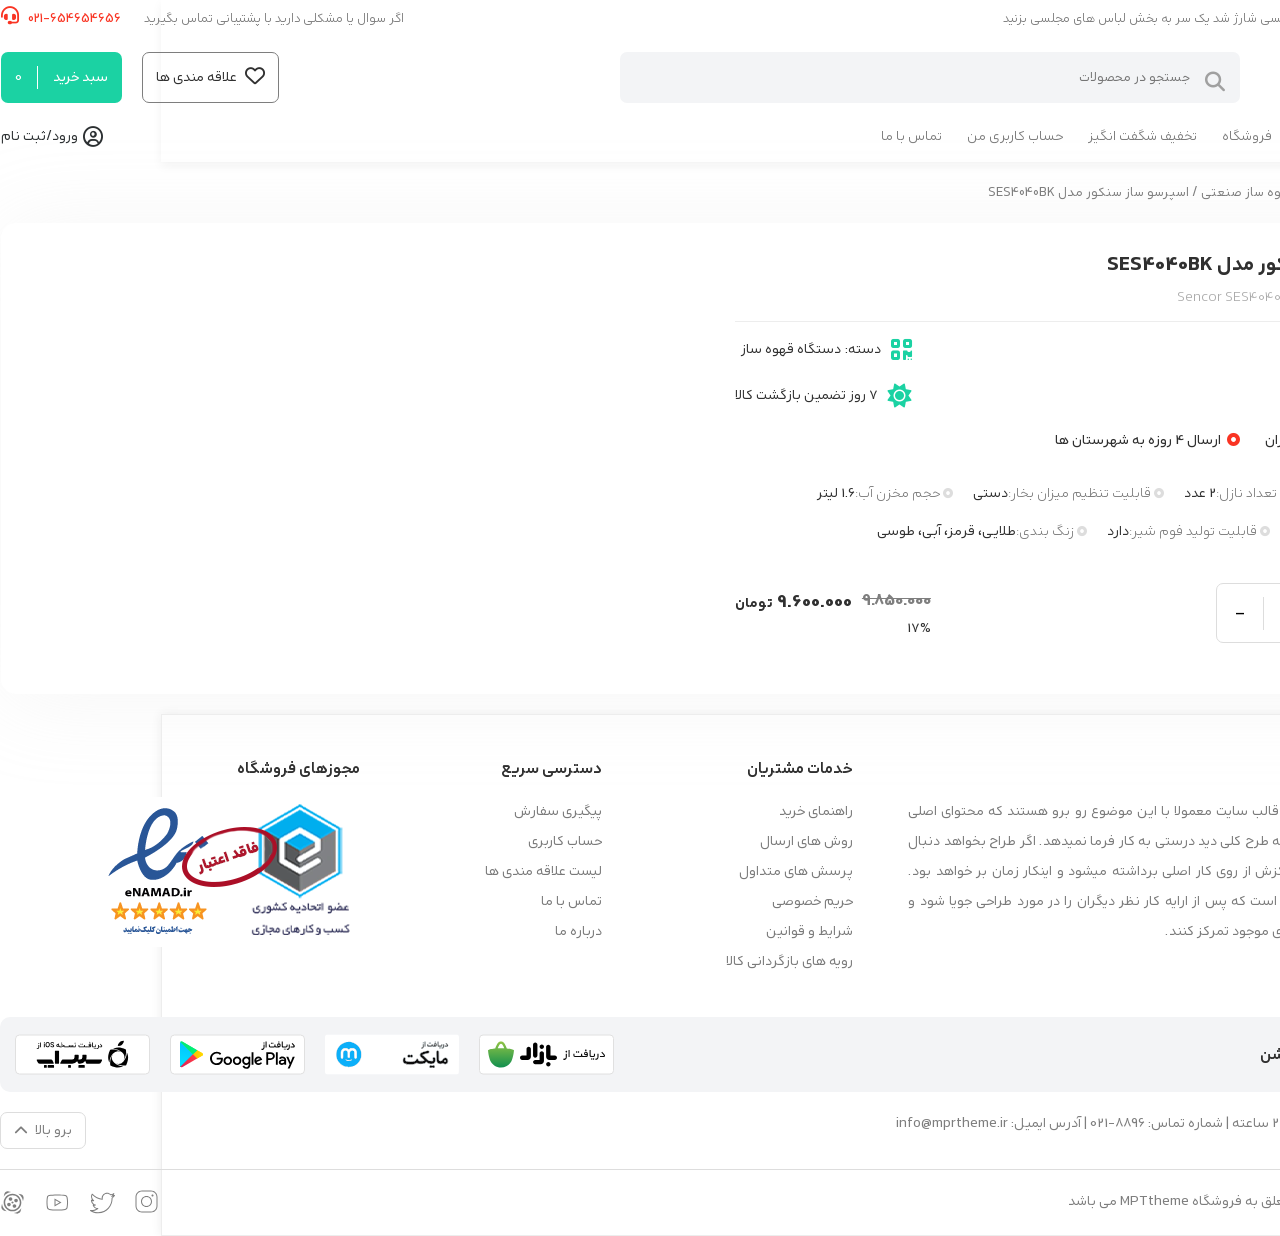
==== commit 71c61d49: "add:start single product page - part 1" ====
--- a/single-product.html
+++ b/single-product.html
@@ -430,6 +430,27 @@
               <p>طلایی، قرمز، آبی، طوسی</p>
             </div>
           </div>
+          <div class="p-q">
+            <div class="quantity">
+              <button class="plus">+</button>
+              <input type="number" value="1" max="999" min="1" step="1" class="qty" />
+              <button class="minus">-</button>
+            </div>
+            <div class="single-price">
+              <div class="price">
+                <del>9.850.000</del>
+                <ins
+                  >9.600.000
+                  <span class="title-price">تومان</span>
+                </ins>
+              </div>
+              <div class="discount">17%</div>
+            </div>
+          </div>
+          <button class="single-add-to-cart">
+            <i class="fa-solid fa-bag-shopping"></i>
+            افزودن به سبد خرید
+          </button>
         </div>
 
         <div class="left"></div>
--- a/style.css
+++ b/style.css
@@ -1772,4 +1772,72 @@
 .product-intro .right .addition-product .property-iten span i {
     font-size: 10px;
     color: var(--color-border);
+}
+
+.product-intro .right .p-q {
+    display: flex;
+    justify-content: space-between;
+    align-items: center;
+}
+
+.product-intro .right .p-q .quantity {
+    display: flex;
+    border: 1px solid var(--color-border);
+    width: 200px;
+    height: 60px;
+    border-radius: var(--radius-sm);
+    align-items: center;
+}
+
+.product-intro .right .p-q .quantity .qty {
+    width: 100%;
+    height: 100%;
+    font-size: 20px;
+    font-weight: 700;
+    text-align: center;
+    border: none;
+}
+
+.product-intro .right .p-q .quantity .qty input.qty::-webkit-outer-spin-button,
+.product-intro .right .p-q .quantity .qty input.qty::-webkit-inner-spin-button {
+    -webkit-appearance: none;
+    margin: 0;
+}
+
+.product-intro .right .p-q .quantity .qty input.qty {
+    appearance: textfield;
+    -moz-appearance: textfield;
+}
+.product-intro .right .p-q .quantity button {
+    font-size: 20px;
+    background-color: transparent;
+    padding: 0px 18px;
+    cursor: pointer;
+    border: none;
+    margin: 15px 0;
+}
+
+.product-intro .right .p-q .quantity button.plus {
+    border-left: 1px solid var(--color-border);
+}
+
+.product-intro .right .p-q .quantity button.minus {
+    border-right: 1px solid var(--color-border);
+}
+.product-intro .right .p-q .single-price .price{
+    display: flex;
+    gap: 10px;
+}
+.product-intro .right .p-q .single-price .price del{
+    font-size: 16px;
+    font-weight: 700;
+    color: var(--color-gray);
+}
+.product-intro .right .p-q .single-price .price ins{
+    font-size: 18px;
+    font-weight: 700;
+    text-decoration: none;
+}
+.product-intro .right .p-q .single-price .price ins span{
+    font-size: 14px;
 }
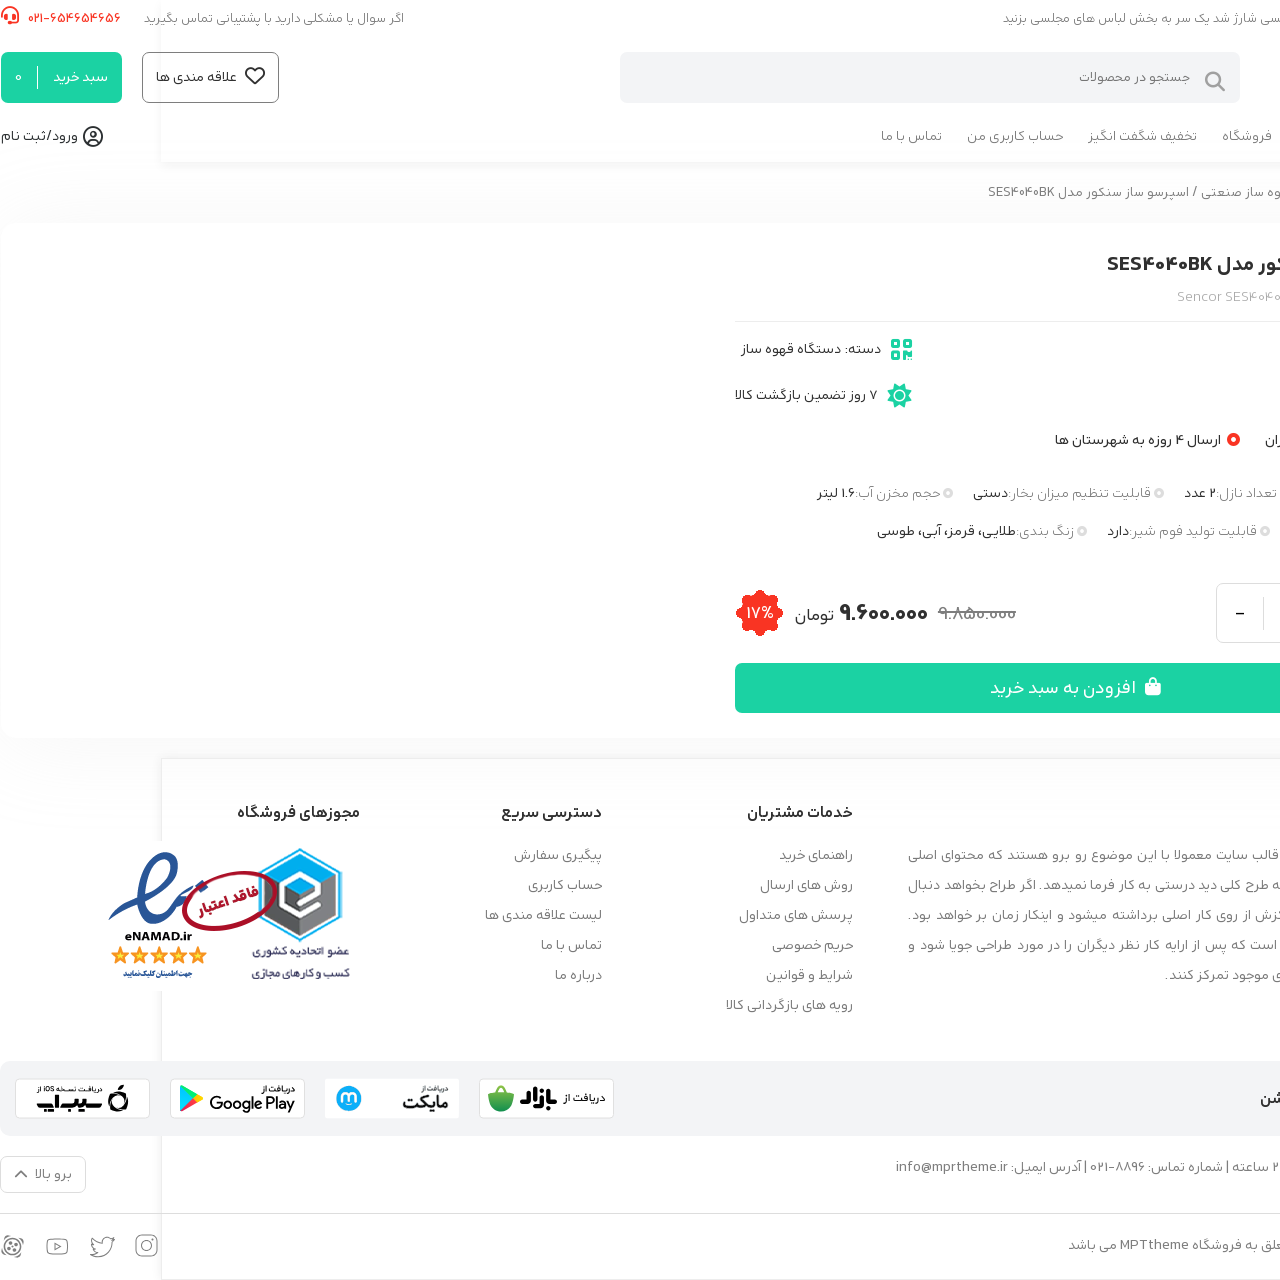
==== commit febbbfa4: "add:start single product page - part 2" ====
--- a/single-product.html
+++ b/single-product.html
@@ -433,7 +433,14 @@
           <div class="p-q">
             <div class="quantity">
               <button class="plus">+</button>
-              <input type="number" value="1" max="999" min="1" step="1" class="qty" />
+              <input
+                type="number"
+                value="1"
+                max="999"
+                min="1"
+                step="1"
+                class="qty"
+              />
               <button class="minus">-</button>
             </div>
             <div class="single-price">
@@ -444,7 +451,7 @@
                   <span class="title-price">تومان</span>
                 </ins>
               </div>
-              <div class="discount">17%</div>
+              <div class="bahareh">17%</div>
             </div>
           </div>
           <button class="single-add-to-cart">
--- a/style.css
+++ b/style.css
@@ -1778,6 +1778,7 @@
     display: flex;
     justify-content: space-between;
     align-items: center;
+    margin-bottom: 20px;
 }
 
 .product-intro .right .p-q .quantity {
@@ -1798,8 +1799,8 @@
     border: none;
 }
 
-.product-intro .right .p-q .quantity .qty input.qty::-webkit-outer-spin-button,
-.product-intro .right .p-q .quantity .qty input.qty::-webkit-inner-spin-button {
+.product-intro .right .p-q .quantity input.qty::-webkit-outer-spin-button,
+.product-intro .right .p-q .quantity input.qty::-webkit-inner-spin-button {
     -webkit-appearance: none;
     margin: 0;
 }
@@ -1808,6 +1809,7 @@
     appearance: textfield;
     -moz-appearance: textfield;
 }
+
 .product-intro .right .p-q .quantity button {
     font-size: 20px;
     background-color: transparent;
@@ -1824,20 +1826,81 @@
 .product-intro .right .p-q .quantity button.minus {
     border-right: 1px solid var(--color-border);
 }
-.product-intro .right .p-q .single-price .price{
+
+.product-intro .right .p-q .single-price {
     display: flex;
     gap: 10px;
-}
-.product-intro .right .p-q .single-price .price del{
-    font-size: 16px;
-    font-weight: 700;
+    align-items: center;
+}
+
+.product-intro .right .p-q .single-price .price {
+    display: flex;
+    gap: 10px;
+    align-items: center;
+}
+
+.product-intro .right .p-q .single-price .price del {
+    font-size: 20px;
+    font-weight: 400;
     color: var(--color-gray);
 }
-.product-intro .right .p-q .single-price .price ins{
-    font-size: 18px;
+
+.product-intro .right .p-q .single-price .price ins {
+    font-size: 24px;
     font-weight: 700;
     text-decoration: none;
 }
-.product-intro .right .p-q .single-price .price ins span{
-    font-size: 14px;
+
+.product-intro .right .p-q .single-price .price ins span {
+    font-size: 16px;
+    font-weight: 450;
+}
+
+.product-intro .right .p-q .single-price .bahareh {
+    --s: 50px;
+    width: var(--s);
+    aspect-ratio: 1;
+    --g: /calc(var(--s)*0.201) calc(var(--s)*0.201) radial-gradient(50% 50%, #000 99%, #0000 101%) no-repeat;
+    mask:
+        calc(50% + var(--s)*0.369) calc(50% + var(--s)*0) var(--g),
+        calc(50% + var(--s)*0.261) calc(50% + var(--s)*0.261) var(--g),
+        calc(50% + var(--s)*0) calc(50% + var(--s)*0.369) var(--g),
+        calc(50% + var(--s)*-0.261) calc(50% + var(--s)*0.261) var(--g),
+        calc(50% + var(--s)*-0.369) calc(50% + var(--s)*0) var(--g),
+        calc(50% + var(--s)*-0.261) calc(50% + var(--s)*-0.261) var(--g),
+        calc(50% + var(--s)*0) calc(50% + var(--s)*-0.369) var(--g),
+        calc(50% + var(--s)*0.261) calc(50% + var(--s)*-0.261) var(--g),
+        radial-gradient(calc(var(--s)*0.418), #000 99%, #0000 101%) subtract,
+        calc(50% + var(--s)*0.447) calc(50% + var(--s)*0.185) var(--g),
+        calc(50% + var(--s)*0.185) calc(50% + var(--s)*0.447) var(--g),
+        calc(50% + var(--s)*-0.185) calc(50% + var(--s)*0.447) var(--g),
+        calc(50% + var(--s)*-0.447) calc(50% + var(--s)*0.185) var(--g),
+        calc(50% + var(--s)*-0.447) calc(50% + var(--s)*-0.185) var(--g),
+        calc(50% + var(--s)*-0.185) calc(50% + var(--s)*-0.447) var(--g),
+        calc(50% + var(--s)*0.185) calc(50% + var(--s)*-0.447) var(--g),
+        calc(50% + var(--s)*0.447) calc(50% + var(--s)*-0.185) var(--g);
+    background-color: var(--color-red);
+    display: flex;
+    align-items: center;
+    justify-content: center;
+    color: var(--color-white);
+    font-weight: 450;
+    font-size: calc(var(--s) * 0.34);
+    position: relative;
+}
+
+.product-intro .right .single-add-to-cart {
+    background-color: var(--color-green);
+    color: var(--color-white);
+    border: none;
+    width: 100%;
+    padding: 10px 0;
+    font-size: 18px;
+    font-weight: 450;
+    border-radius: 7px;
+    cursor: pointer;
+}
+
+.product-intro .right .single-add-to-cart i {
+    margin-left: 5px;
 }
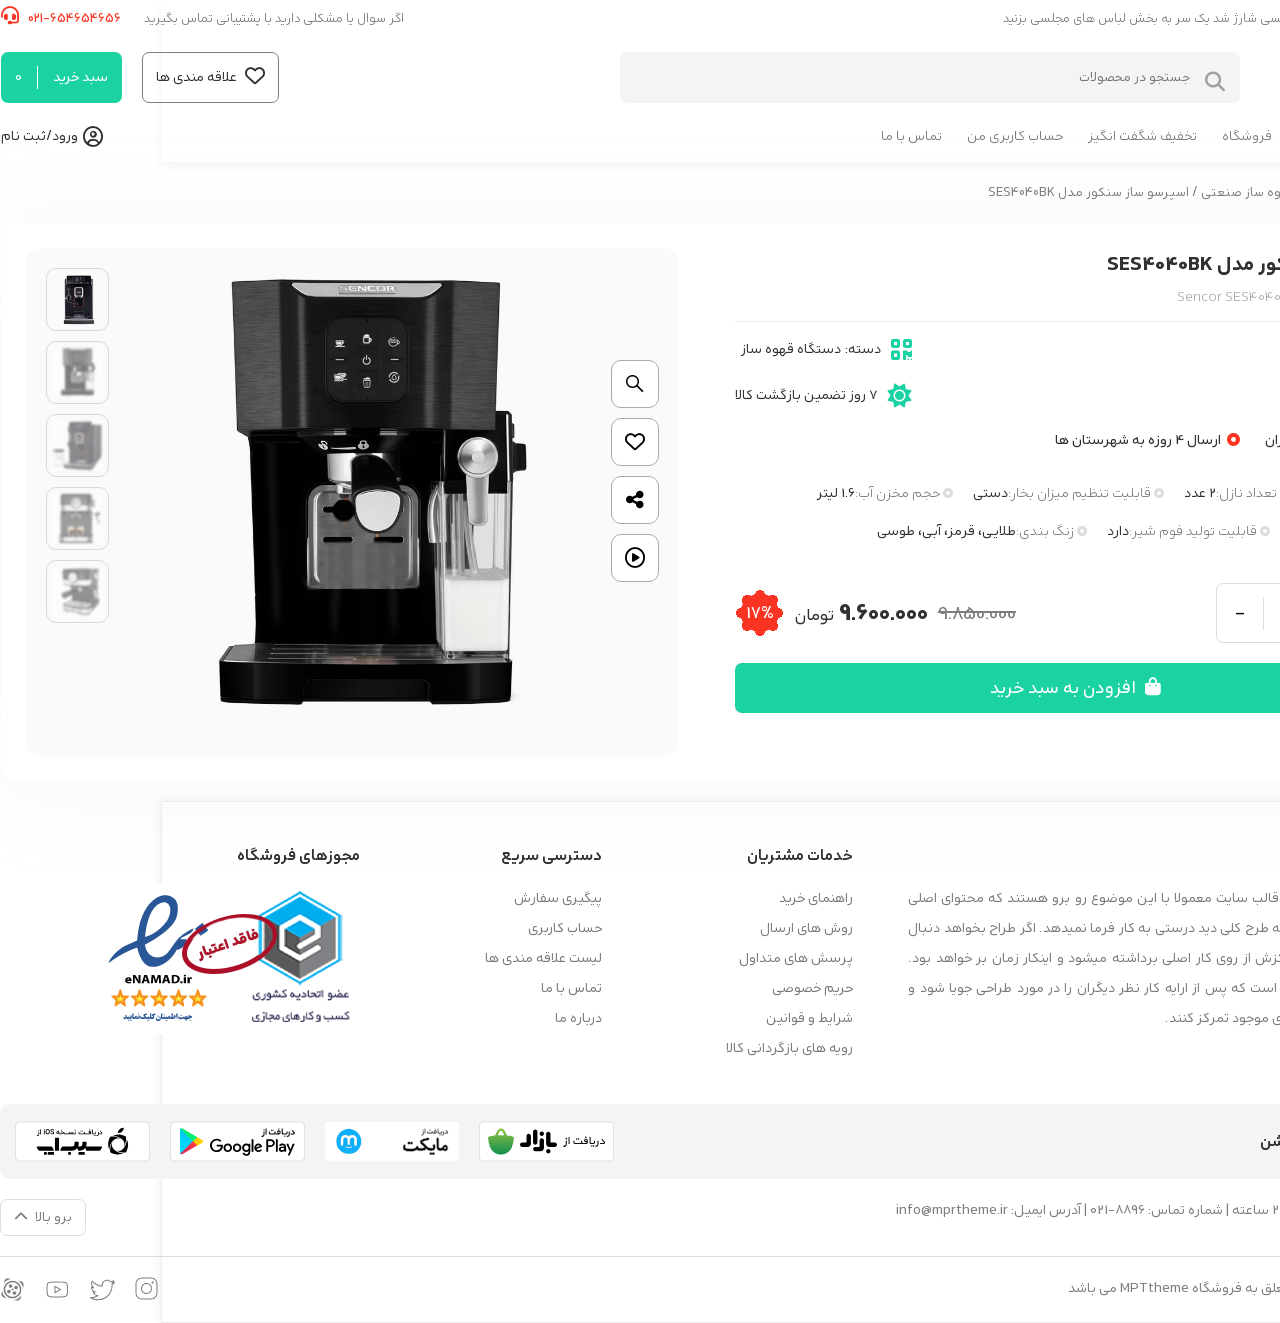
==== commit f496634e: "add:start single product page - part 3" ====
--- a/single-product.html
+++ b/single-product.html
@@ -460,7 +460,46 @@
           </button>
         </div>
 
-        <div class="left"></div>
+        <div class="left">
+          <div class="product-action">
+            <div class="item-action">
+              <button>
+                <i class="fa-brands fa-sistrix"></i>
+                <span>بزرگ نمایی محصول</span>
+              </button>
+            </div>
+            <div class="item-action">
+              <button>
+                <i class="far fa-heart"></i>
+                <span>افزودن به علاقه مندی ها</span>
+              </button>
+            </div>
+            <div class="item-action">
+              <button>
+                <i class="fa-solid fa-share-alt"></i>
+                <span>اشراک گذاری محصول</span>
+              </button>
+            </div>
+            <div class="item-action">
+              <button>
+                <i class="fa-regular fa-circle-play"></i>
+                <span>ویدیو محصول</span>
+              </button>
+            </div>
+          </div>
+          <div class="product-image">
+            <figure>
+              <img src="./img/12-1-6a457344217c9.avif" alt="تصویر محصول" />
+            </figure>
+          </div>
+          <ol>
+            <li><img src="./img/11-1-6a45734334128.avif" alt="" /></li>
+            <li><img src="./img/12-1-6a457344217c9.avif" alt="" /></li>
+            <li><img src="./img/12-2-6a457344273f5.avif" alt="" /></li>
+            <li><img src="./img/10-1-6a45734286e72.avif" alt="" /></li>
+            <li><img src="./img/10-2-6a45734286e72.avif" alt="" /></li>
+          </ol>
+        </div>
       </section>
     </div>
     <!-- footer -->
--- a/style.css
+++ b/style.css
@@ -83,6 +83,10 @@
     font-family: var(--font-family);
 }
 
+button {
+    border: none;
+}
+
 a {
     transition: var(--transition-base);
     text-decoration: none;
@@ -1815,7 +1819,6 @@
     background-color: transparent;
     padding: 0px 18px;
     cursor: pointer;
-    border: none;
     margin: 15px 0;
 }
 
@@ -1903,4 +1906,103 @@
 
 .product-intro .right .single-add-to-cart i {
     margin-left: 5px;
+}
+
+.product-intro .left {
+    display: flex;
+    justify-content: space-between;
+    width: 47%;
+    position: relative;
+    padding: 20px;
+}
+
+.product-intro .left:before {
+    content: '';
+    position: absolute;
+    width: 100%;
+    height: 100%;
+    border-radius: var(--radius-lg);
+    background-color: var(--color-black);
+    opacity: 0.02;
+    top: 0;
+    right: 0;
+    left: 0;
+    bottom: 0;
+    pointer-events: none;
+}
+
+.product-intro .left .product-action {
+    max-width: 6%;
+}
+
+.product-intro .left .product-image {
+    width: 75%;
+    flex-shrink: 0;
+}
+
+.product-intro .left ol {
+    width: 63px;
+    display: flex;
+    gap: 10px;
+    flex-direction: column;
+}
+
+.product-intro .left ol li {
+    background-color: var(--color-white);
+    border-radius: var(--radius-md);
+    width: 63px;
+    height: 63px;
+    border: 1px solid var(--color-border);
+    padding: 5px;
+    cursor: pointer;
+}
+
+.product-intro .left ol li img {
+    opacity: 0.5;
+    filter: blur(1px);
+}
+
+.product-intro .left ol li:first-child img {
+    opacity: 1;
+    filter: unset;
+}
+
+.product-intro .left .product-action {
+    max-width: 6%;
+    display: flex;
+    flex-direction: column;
+    gap: 10px;
+    margin-top: 15%;
+    z-index: 3;
+}
+
+.product-intro .left .product-action .item-action button {
+    background-color: var(--color-white);
+    border: 1px solid var(--color-close-hover);
+    min-width: 48px;
+    height: 48px;
+    border-radius: var(--radius-md);
+    display: flex;
+    justify-content: center;
+    align-items: center;
+    cursor: pointer;
+}
+
+.product-intro .left .product-action .item-action button:hover span {
+    max-width: 280px;
+    padding-left: 10px;
+}
+
+.product-intro .left .product-action .item-action button span {
+    white-space: nowrap;
+    max-width: 0;
+    overflow: hidden;
+    transition: var(--transition-slow);
+}
+
+.product-intro .left .product-action .item-action button i {
+    font-size: 20px;
+    width: 45px;
+    height: 45px;
+    line-height: 45px;
 }
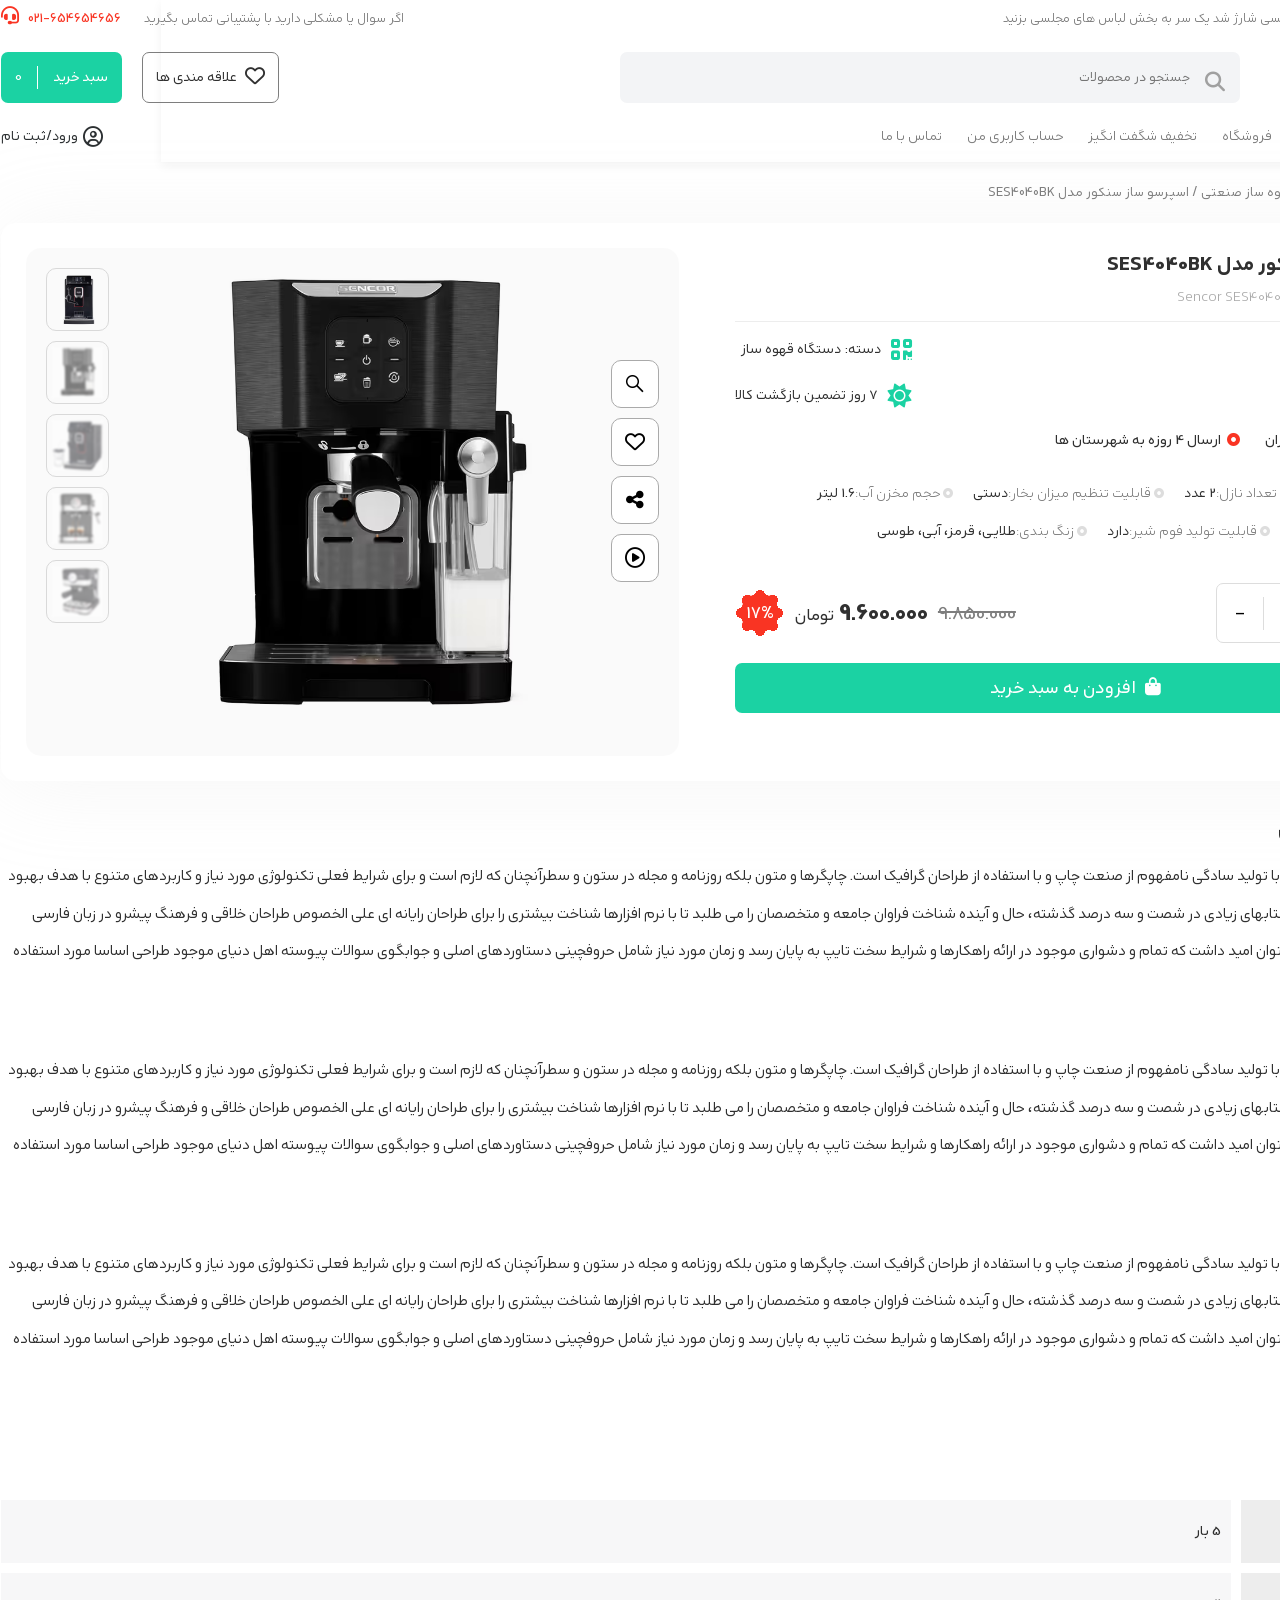
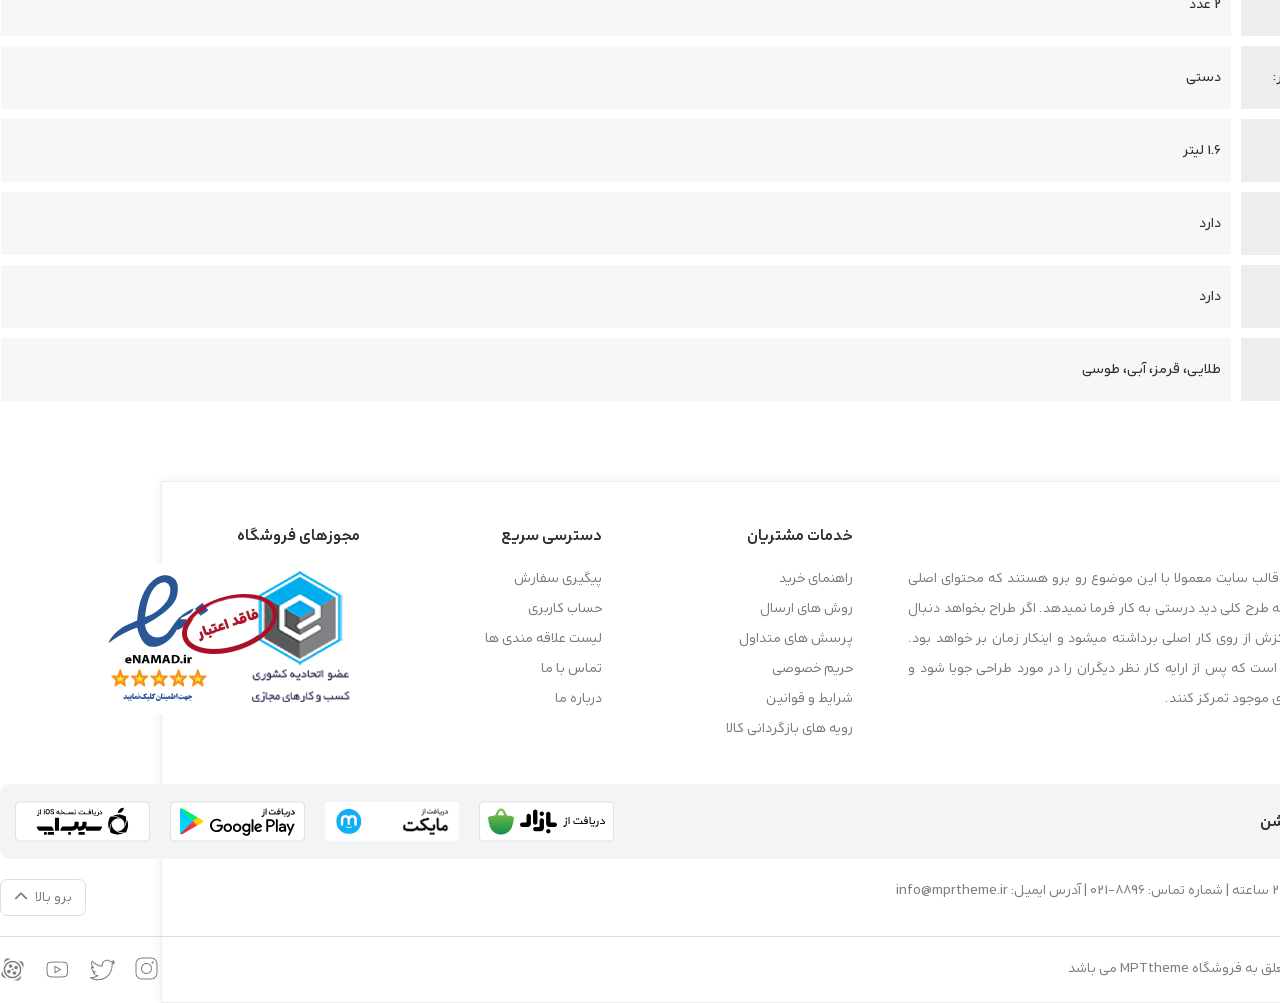
==== commit 07c77e47: "add:decription product section" ====
--- a/single-product.html
+++ b/single-product.html
@@ -337,6 +337,86 @@
       </div>
     </div>
 
+    <!-- The Modal video -->
+    <div id="modal_video" class="modal">
+      <div class="modal-content">
+        <div class="modal-header">
+          <i class="fa-solid fa-xmark close_video"></i>
+          <h4>ویدیو محصول</h4>
+        </div>
+        <div class="modal-body">
+          <video controls>
+            <source src="./img/video.webm" type="video/webm" preload="none" />
+          </video>
+        </div>
+      </div>
+    </div>
+
+    <!-- The Modal share -->
+    <div id="modal_share" class="modal">
+      <div class="modal-content">
+        <div class="modal-header">
+          <i class="fa-solid fa-xmark close_share"></i>
+          <h4>اشتراک گذاری محصول</h4>
+        </div>
+        <div class="modal-body">
+          <div class="shortlink">
+            <span><i class="fa-solid fa-link"></i> لینک کوتاه محصول </span>
+            <textarea readonly>https://mprtheme.local</textarea>
+          </div>
+          <div class="social-sharing">
+            <p>به اشتراک بگذارید:</p>
+            <div class="box-sharing">
+              <a
+                href="https://t.me/share/url?url=https://example.com/my-post&text=آموزش وردپرس"
+                target="_blank"
+                rel="noopener noreferrer"
+                class="telegram"
+              >
+                <i class="fa-brands fa-telegram"></i>
+              </a>
+
+              <a
+                href="https://wa.me/?text=آموزش وردپرس%20https://example.com/my-post"
+                target="_blank"
+                rel="noopener noreferrer"
+                class="whatsapp"
+              >
+                <i class="fa-brands fa-whatsapp"></i>
+              </a>
+
+              <a
+                href="https://twitter.com/intent/tweet?url=https://example.com/my-post&text=آموزش وردپرس"
+                target="_blank"
+                rel="noopener noreferrer"
+                class="x"
+              >
+                <i class="fa-brands fa-x-twitter"></i>
+              </a>
+
+              <a
+                href="https://www.linkedin.com/sharing/share-offsite/?url=https://example.com/my-post"
+                target="_blank"
+                rel="noopener noreferrer"
+                class="linkedin"
+              >
+                <i class="fa-brands fa-linkedin"></i>
+              </a>
+
+              <a
+                href="https://www.facebook.com/sharer/sharer.php?u=https://example.com/my-post"
+                target="_blank"
+                rel="noopener noreferrer"
+                class="facebook"
+              >
+                <i class="fa-brands fa-facebook"></i>
+              </a>
+            </div>
+          </div>
+        </div>
+      </div>
+    </div>
+
     <div class="container">
       <section class="product-intro">
         <div class="right">
@@ -476,11 +556,11 @@
             </div>
             <div class="item-action">
               <button>
-                <i class="fa-solid fa-share-alt"></i>
+                <i class="fa-solid fa-share-alt" id="btn_modal_share"></i>
                 <span>اشراک گذاری محصول</span>
               </button>
             </div>
-            <div class="item-action">
+            <div class="item-action" id="btn_modal_video">
               <button>
                 <i class="fa-regular fa-circle-play"></i>
                 <span>ویدیو محصول</span>
@@ -501,7 +581,107 @@
           </ol>
         </div>
       </section>
+      <section class="product-tab">
+        <div class="product-description">
+          <h2>توضیحات محصول</h2>
+          <p>
+            لورم ایپسوم متن ساختگی با تولید سادگی نامفهوم از صنعت چاپ و با
+            استفاده از طراحان گرافیک است. چاپگرها و متون بلکه روزنامه و مجله در
+            ستون و سطرآنچنان که لازم است و برای شرایط فعلی تکنولوژی مورد نیاز و
+            کاربردهای متنوع با هدف بهبود ابزارهای کاربردی می باشد. کتابهای زیادی
+            در شصت و سه درصد گذشته، حال و آینده شناخت فراوان جامعه و متخصصان را
+            می طلبد تا با نرم افزارها شناخت بیشتری را برای طراحان رایانه ای علی
+            الخصوص طراحان خلاقی و فرهنگ پیشرو در زبان فارسی ایجاد کرد. در این
+            صورت می توان امید داشت که تمام و دشواری موجود در ارائه راهکارها و
+            شرایط سخت تایپ به پایان رسد و زمان مورد نیاز شامل حروفچینی
+            دستاوردهای اصلی و جوابگوی سوالات پیوسته اهل دنیای موجود طراحی اساسا
+            مورد استفاده قرار گیرد.
+          </p>
+
+          <h3>عنوان تست</h3>
+          <p>
+            لورم ایپسوم متن ساختگی با تولید سادگی نامفهوم از صنعت چاپ و با
+            استفاده از طراحان گرافیک است. چاپگرها و متون بلکه روزنامه و مجله در
+            ستون و سطرآنچنان که لازم است و برای شرایط فعلی تکنولوژی مورد نیاز و
+            کاربردهای متنوع با هدف بهبود ابزارهای کاربردی می باشد. کتابهای زیادی
+            در شصت و سه درصد گذشته، حال و آینده شناخت فراوان جامعه و متخصصان را
+            می طلبد تا با نرم افزارها شناخت بیشتری را برای طراحان رایانه ای علی
+            الخصوص طراحان خلاقی و فرهنگ پیشرو در زبان فارسی ایجاد کرد. در این
+            صورت می توان امید داشت که تمام و دشواری موجود در ارائه راهکارها و
+            شرایط سخت تایپ به پایان رسد و زمان مورد نیاز شامل حروفچینی
+            دستاوردهای اصلی و جوابگوی سوالات پیوسته اهل دنیای موجود طراحی اساسا
+            مورد استفاده قرار گیرد.
+          </p>
+          <h3>عنوان تست 2</h3>
+          <p>
+            لورم ایپسوم متن ساختگی با تولید سادگی نامفهوم از صنعت چاپ و با
+            استفاده از طراحان گرافیک است. چاپگرها و متون بلکه روزنامه و مجله در
+            ستون و سطرآنچنان که لازم است و برای شرایط فعلی تکنولوژی مورد نیاز و
+            کاربردهای متنوع با هدف بهبود ابزارهای کاربردی می باشد. کتابهای زیادی
+            در شصت و سه درصد گذشته، حال و آینده شناخت فراوان جامعه و متخصصان را
+            می طلبد تا با نرم افزارها شناخت بیشتری را برای طراحان رایانه ای علی
+            الخصوص طراحان خلاقی و فرهنگ پیشرو در زبان فارسی ایجاد کرد. در این
+            صورت می توان امید داشت که تمام و دشواری موجود در ارائه راهکارها و
+            شرایط سخت تایپ به پایان رسد و زمان مورد نیاز شامل حروفچینی
+            دستاوردهای اصلی و جوابگوی سوالات پیوسته اهل دنیای موجود طراحی اساسا
+            مورد استفاده قرار گیرد.
+          </p>
+        </div>
+        <div class="addition-product">
+          <h2>توضیحات تکمیلی</h2>
+          <div class="property-iten">
+            <span>
+              <i class="fa-solid fa-circle-dot"></i>
+              میزان فشار:
+            </span>
+            <p>5 بار</p>
+          </div>
+          <div class="property-iten">
+            <span>
+              <i class="fa-solid fa-circle-dot"></i>
+              تعداد نازل:
+            </span>
+            <p>2 عدد</p>
+          </div>
+          <div class="property-iten">
+            <span>
+              <i class="fa-solid fa-circle-dot"></i>
+              قابلیت تنظیم میزان بخار:
+            </span>
+            <p>دستی</p>
+          </div>
+          <div class="property-iten">
+            <span>
+              <i class="fa-solid fa-circle-dot"></i>
+              حجم مخزن آب:
+            </span>
+            <p>1.6 لیتر</p>
+          </div>
+          <div class="property-iten">
+            <span>
+              <i class="fa-solid fa-circle-dot"></i>
+              نمایشگر لمسی:
+            </span>
+            <p>دارد</p>
+          </div>
+          <div class="property-iten">
+            <span>
+              <i class="fa-solid fa-circle-dot"></i>
+              قابلیت تولید فوم شیر:
+            </span>
+            <p>دارد</p>
+          </div>
+          <div class="property-iten">
+            <span>
+              <i class="fa-solid fa-circle-dot"></i>
+              زنگ بندی:
+            </span>
+            <p>طلایی، قرمز، آبی، طوسی</p>
+          </div>
+        </div>
+      </section>
     </div>
+
     <!-- footer -->
     <footer>
       <div class="container">
--- a/style.css
+++ b/style.css
@@ -2005,4 +2005,141 @@
     width: 45px;
     height: 45px;
     line-height: 45px;
+}
+
+#modal_video .modal-content {
+    width: 600px;
+    padding: 15px;
+}
+
+#modal_video .modal-header i,
+#modal_share .modal-header i {
+    float: left;
+    font-size: 24px;
+    color: var(--color-close-hover);
+}
+
+#modal_video .modal-header i:hover,
+#modal_share .modal-header i:hover {
+    color: var(--color-black);
+}
+
+#modal_video .modal-header h4,
+#modal_share .modal-header h4 {
+    font-size: var(--font-size-lg);
+    padding-bottom: 12px;
+    margin-bottom: 10px;
+    border-bottom: 1px solid var(--color-overlay);
+}
+
+.modal-body video {
+    width: 100%;
+    height: 100%;
+    margin: 0 auto;
+    display: block;
+    border-radius: 7px;
+}
+
+#modal_share .modal-content {
+    padding: 15px;
+}
+
+.modal-body .shortlink {
+    display: flex;
+    justify-content: space-between;
+    align-items: center;
+    background-color: var(--color-border-soft);
+    border-radius: var(--radius-xs);
+    padding: 10px;
+    font-size: 13px;
+    font-weight: 500;
+    margin-bottom: 15px;
+}
+
+.modal-body .shortlink textarea {
+    text-align: left;
+    width: 250px;
+    height: 32px;
+    border: none;
+    resize: none;
+    line-height: 32px;
+    padding-left: 3px;
+}
+
+.modal-body .social-sharing {
+    display: flex;
+    justify-content: space-between;
+    margin-bottom: 10px;
+    align-items: center;
+}
+
+.modal-body .social-sharing .box-sharing {
+    display: flex;
+    justify-content: center;
+    gap: 15px;
+}
+
+.modal-body .social-sharing .box-sharing a {
+    font-size: 24px;
+    display: flex;
+}
+
+.modal-body .social-sharing .box-sharing a.telegram {
+    color: #0088cc;
+}
+
+.modal-body .social-sharing .box-sharing a.whatsapp {
+    color: #25D366;
+}
+
+.modal-body .social-sharing .box-sharing a.x {
+    color: #000000;
+}
+
+.modal-body .social-sharing .box-sharing a.linkedin {
+    color: #0A66C2;
+}
+
+.modal-body .social-sharing .box-sharing a.facebook {
+    color: #1877F2;
+}
+
+.product-tab .product-description {
+    line-height: 2.5;
+    font-size: 15px;
+    margin-bottom: 50px;
+}
+
+.product-tab .addition-product {
+    margin-bottom: 70px;
+}
+
+.product-tab .addition-product h2 {
+    margin-bottom: 20px;
+}
+
+.product-tab .addition-product .property-iten {
+    display: flex;
+    gap: 10px;
+    font-weight: 450;
+}
+
+.product-tab .addition-product .property-iten span {
+    background-color: var(--color-border-light);
+    padding: 20px 10px;
+    min-width: 200px;
+    margin-bottom: 10px;
+}
+
+.product-tab .addition-product .property-iten span i {
+    color: var(--color-red);
+    font-size: 10px;
+    margin-left: 2px;
+}
+
+.product-tab .addition-product .property-iten p {
+    background-color: var(--color-surface-alt);
+    padding: 20px 10px;
+    margin-bottom: 10px;
+    flex-grow: 1;
 }
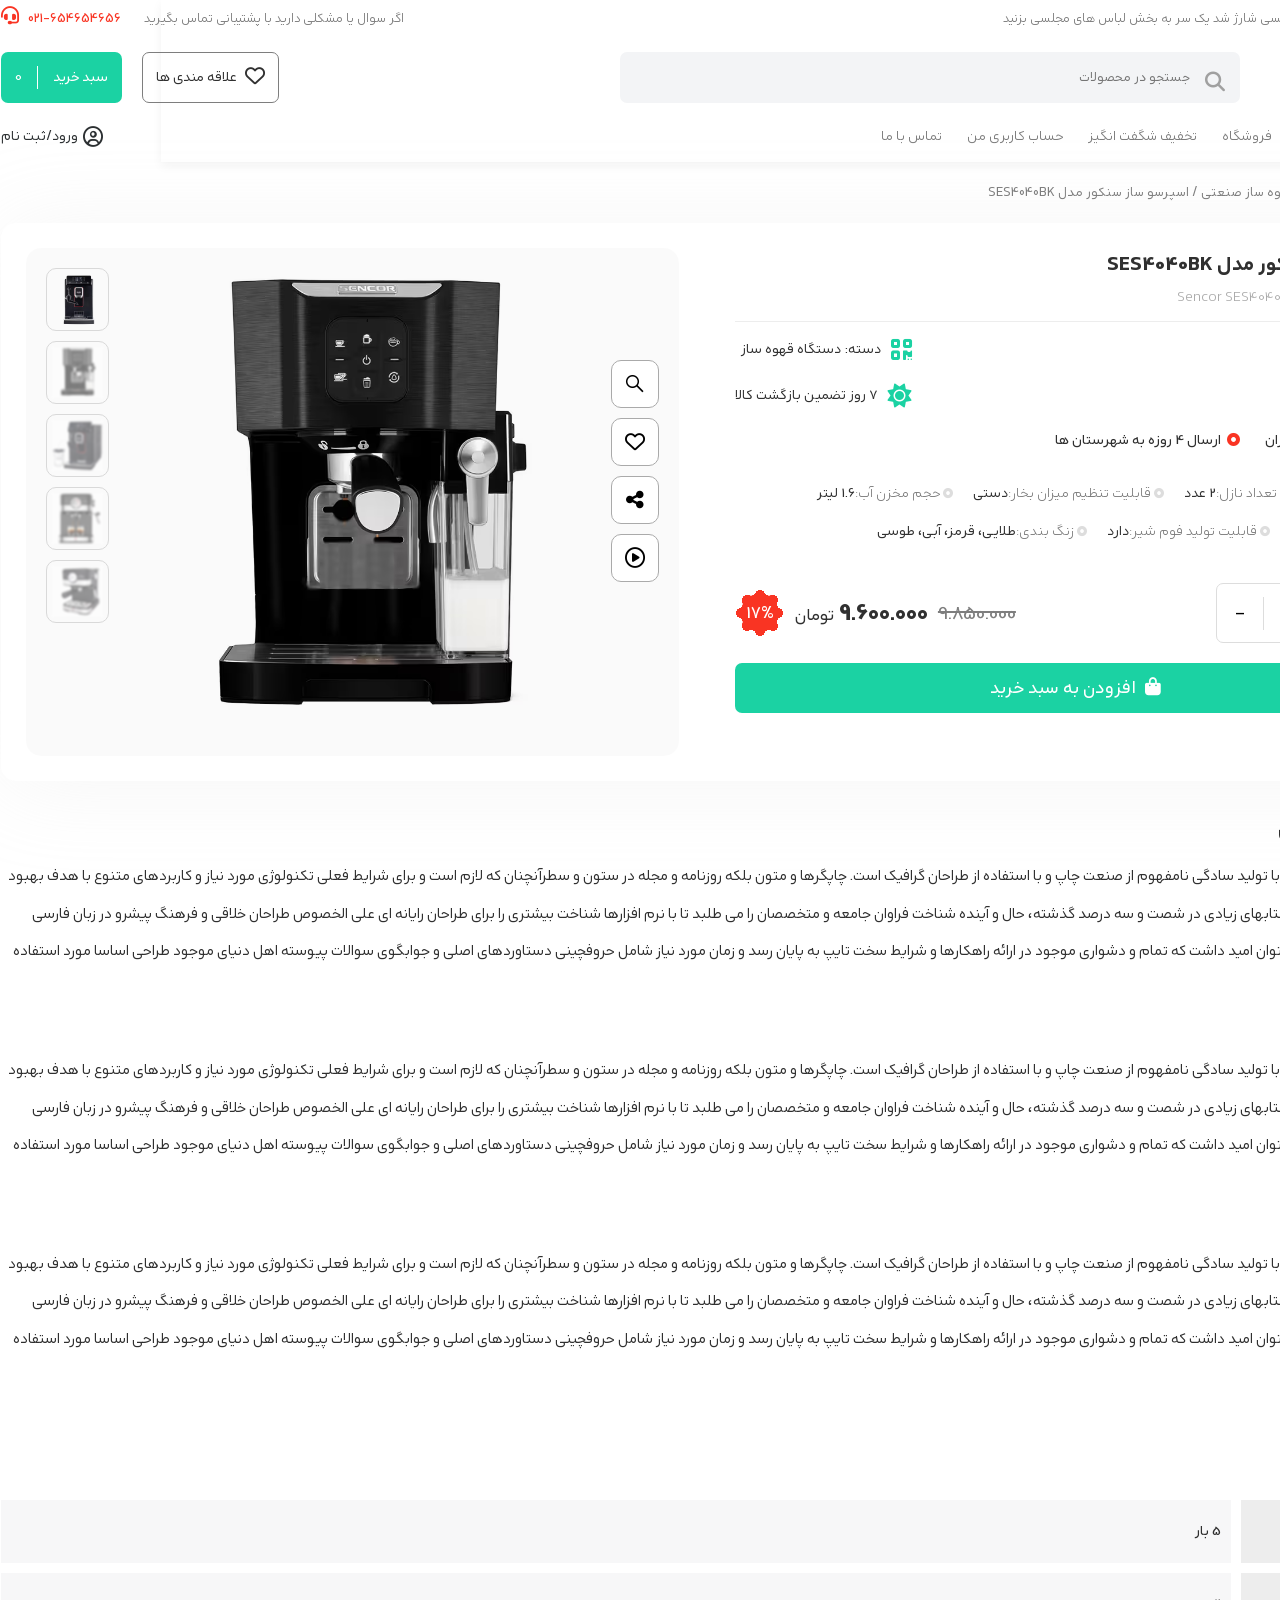
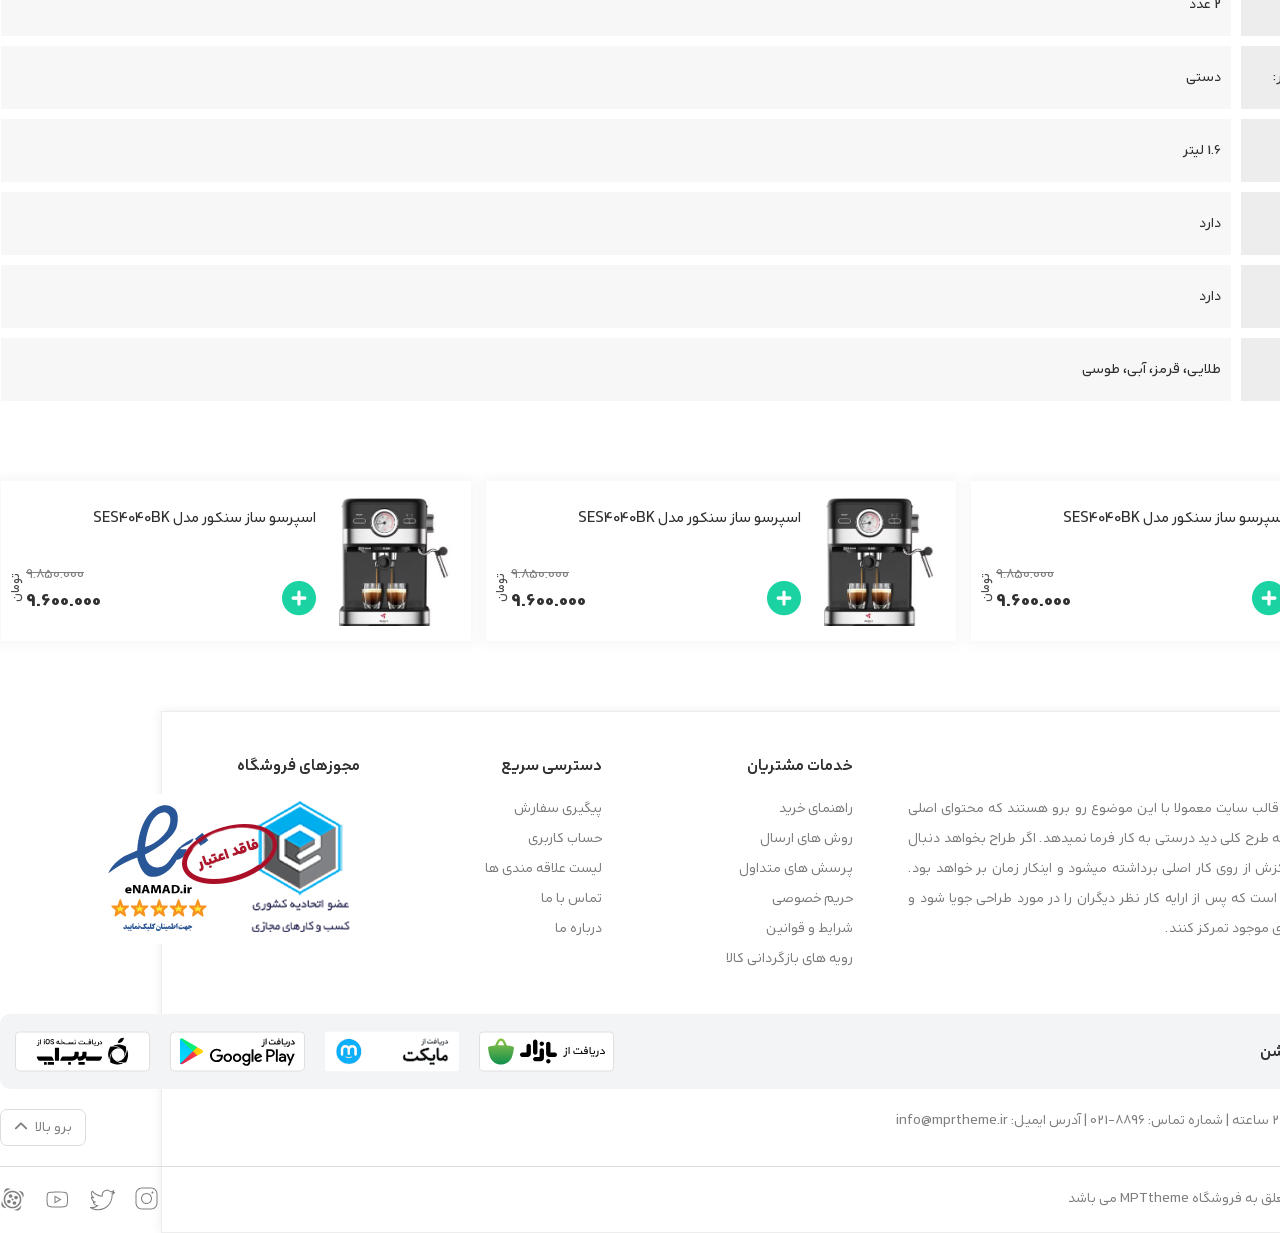
==== commit 739a6d01: "add:cross-sell" ====
--- a/single-product.html
+++ b/single-product.html
@@ -677,6 +677,80 @@
               زنگ بندی:
             </span>
             <p>طلایی، قرمز، آبی، طوسی</p>
+          </div>
+        </div>
+        <div class="mprtheme-cross-sell">
+          <div class="cross-item">
+            <figure>
+              <a href="#"> <img src="./img/10-1-6a45734286e72.avif" /></a>
+            </figure>
+            <h2>
+              <a href="#" target="_blank">اسپرسو ساز سنکور مدل SES4040BK</a>
+            </h2>
+            <div class="down">
+              <span class="number">
+                <div class="addtocart_button">
+                  <a href="#">
+                    <i class="fa-solid fa-circle-plus"></i>
+                  </a>
+                </div>
+              </span>
+              <div class="price">
+                <del>9.850.000</del>
+                <ins
+                  >9.600.000
+                  <span class="title-price">تومان</span>
+                </ins>
+              </div>
+            </div>
+          </div>
+          <div class="cross-item">
+            <figure>
+              <a href="#"> <img src="./img/10-1-6a45734286e72.avif" /></a>
+            </figure>
+            <h2>
+              <a href="#" target="_blank">اسپرسو ساز سنکور مدل SES4040BK</a>
+            </h2>
+            <div class="down">
+              <span class="number">
+                <div class="addtocart_button">
+                  <a href="#">
+                    <i class="fa-solid fa-circle-plus"></i>
+                  </a>
+                </div>
+              </span>
+              <div class="price">
+                <del>9.850.000</del>
+                <ins
+                  >9.600.000
+                  <span class="title-price">تومان</span>
+                </ins>
+              </div>
+            </div>
+          </div>
+          <div class="cross-item">
+            <figure>
+              <a href="#"> <img src="./img/10-1-6a45734286e72.avif" /></a>
+            </figure>
+            <h2>
+              <a href="#" target="_blank">اسپرسو ساز سنکور مدل SES4040BK</a>
+            </h2>
+            <div class="down">
+              <span class="number">
+                <div class="addtocart_button">
+                  <a href="#">
+                    <i class="fa-solid fa-circle-plus"></i>
+                  </a>
+                </div>
+              </span>
+              <div class="price">
+                <del>9.850.000</del>
+                <ins
+                  >9.600.000
+                  <span class="title-price">تومان</span>
+                </ins>
+              </div>
+            </div>
           </div>
         </div>
       </section>
--- a/style.css
+++ b/style.css
@@ -2048,7 +2048,7 @@
     display: flex;
     justify-content: space-between;
     align-items: center;
-    background-color: var(--color-border-soft);
+    background-color: var(--color-surface-alt);
     border-radius: var(--radius-xs);
     padding: 10px;
     font-size: 13px;
@@ -2142,4 +2142,84 @@
     padding: 20px 10px;
     margin-bottom: 10px;
     flex-grow: 1;
+}
+
+.mprtheme-cross-sell {
+    display: flex;
+    gap: 15px;
+    margin-bottom: 70px;
+}
+
+.mprtheme-cross-sell .cross-item {
+    width: 33%;
+    height: 160px;
+    box-shadow: var(--shadow-card);
+    flex-grow: 1;
+    padding: 15px;
+}
+
+.mprtheme-cross-sell .cross-item figure {
+    float: right;
+    margin-left: 5px;
+    max-height: 100%;
+    overflow: hidden;
+}
+
+.mprtheme-cross-sell .cross-item figure a img {
+    max-width: 135px;
+}
+
+.mprtheme-cross-sell .cross-item h2 {
+    height: 45px;
+    line-height: 23px;
+    margin-top: 10px;
+    overflow: hidden;
+}
+
+.mprtheme-cross-sell .cross-item h2 {
+    font-size: 15px;
+    font-weight: 450;
+}
+
+.mprtheme-cross-sell .cross-item .down {
+    display: flex;
+    justify-content: space-between;
+    height: 65px;
+    align-items: end;
+}
+
+.mprtheme-cross-sell .cross-item .down .addtocart_button a {
+    color: var(--color-green);
+    font-size: 34px;
+    display: flex;
+}
+
+.mprtheme-cross-sell .cross-item .down .price {
+    display: flex;
+    flex-direction: column;
+    position: relative;
+    margin-left: 10px;
+    align-items: flex-end;
+}
+
+.mprtheme-cross-sell .cross-item .down .price del {
+    color: var(--color-gray);
+}
+
+.mprtheme-cross-sell .cross-item .down .price ins {
+    font-size: var(--font-size-lg);
+    color: var(--color-price-dark);
+    font-weight: 720;
+    text-decoration: none;
+}
+
+.mprtheme-cross-sell .cross-item .down .price ins span {
+    font-size: var(--font-size-xs);
+    color: var(--color-price-toman);
+    font-weight: 500;
+    display: block;
+    position: absolute;
+    rotate: 270deg;
+    top: 14px;
+    left: -25px;
 }
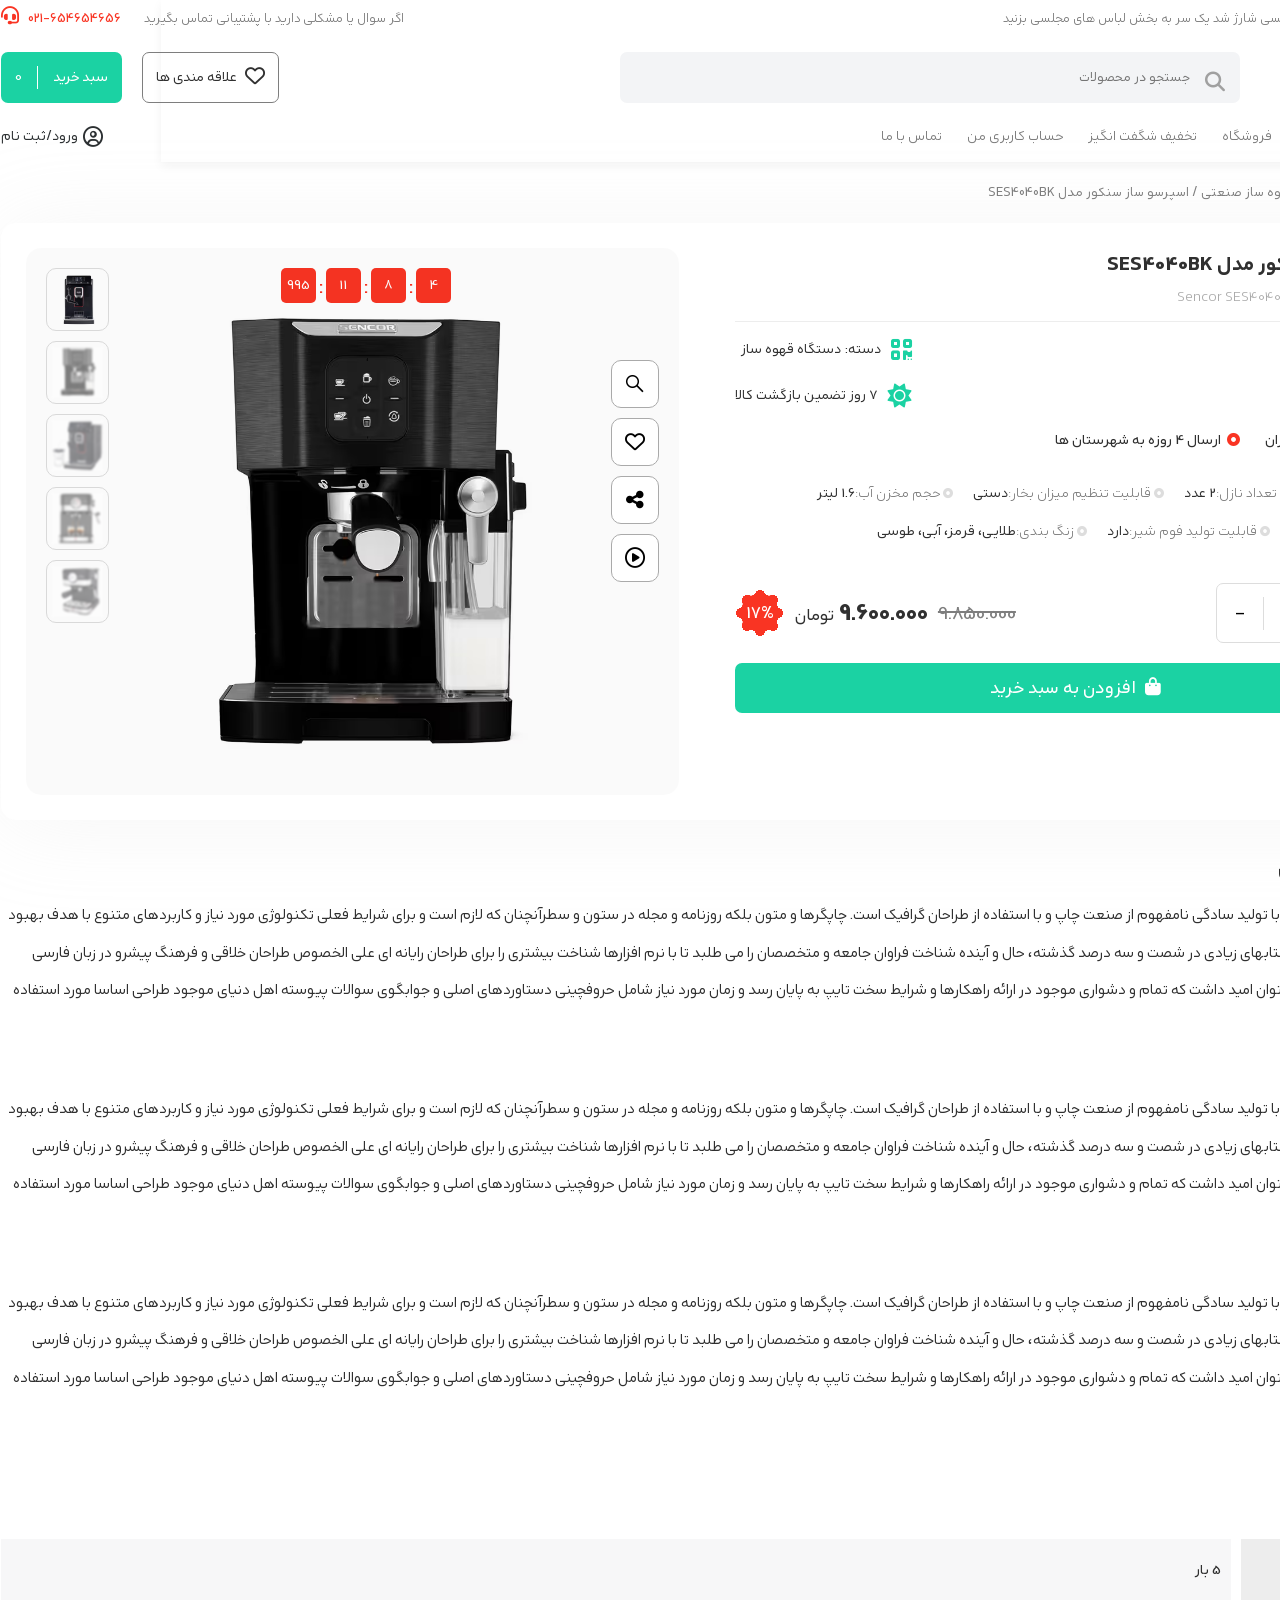
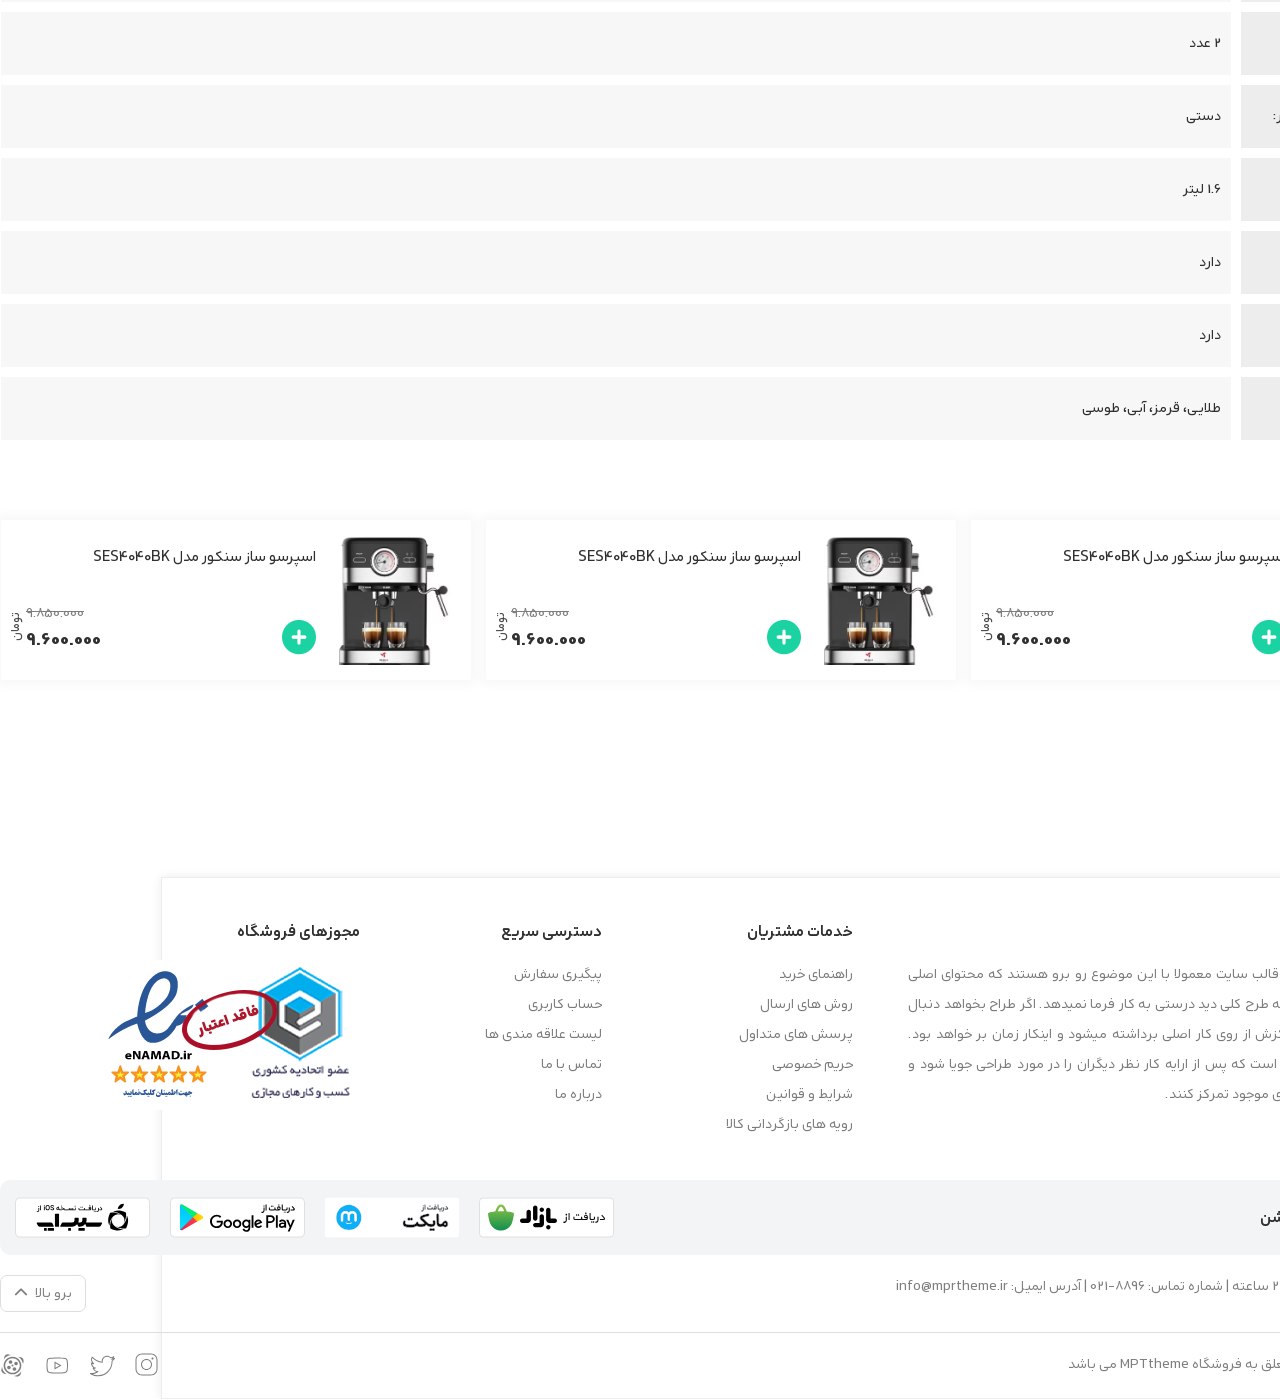
==== commit d69bf069: "final product page" ====
--- a/single-product.html
+++ b/single-product.html
@@ -568,6 +568,28 @@
             </div>
           </div>
           <div class="product-image">
+            <div class="box-timer" data-target-year="2029" data-target-month="4" data-target-day="2" data-target-hour="23" data-target-minute="59" data-target-second="59">
+                <div class="countdown-timer massages-heddin">
+                  <div class="number days-section">
+                    <span class="timer-value days-value">995</span>
+                  </div>
+                  <span class="dot">:</span>
+                  <div class="number hours-section">
+                    <span class="timer-value hours-value">11</span>
+                  </div>
+                  <span class="dot">:</span>
+                  <div class="number minutes-section">
+                    <span class="timer-value minutes-value">8</span>
+                  </div>
+                  <span class="dot">:</span>
+                  <div class="number seconds-section">
+                    <span class="timer-value seconds-value">4</span>
+                  </div>
+                </div>
+                <div class="timer-message">
+                  <span class="timer-message-text"></span>
+                </div>
+              </div>
             <figure>
               <img src="./img/12-1-6a457344217c9.avif" alt="تصویر محصول" />
             </figure>
@@ -754,6 +776,277 @@
           </div>
         </div>
       </section>
+          <section class="hero-prodct">
+      <div class="container">
+        <header class="title-pro">
+          <h4>
+            <a href="#">محصولات مرتبط</a>
+          </h4>
+        </header>
+        <div class="owl-carousel owl-theme related-slider">
+          <div class="item product-item">
+            <div class="color-dis">
+              <div class="color">
+                <ul>
+                  <li><span style="background-color: yellow"></span></li>
+                  <li><span style="background-color: blue"></span></li>
+                  <li><span style="background-color: green"></span></li>
+                </ul>
+              </div>
+              <div class="discount">15%</div>
+            </div>
+            <figure>
+              <a href="#">
+                <img src="./img/11-1-6a45734334128.avif" />
+              </a>
+            </figure>
+            <h2><a href="#">اسپرسو ساز سنکور مدل AVD96</a></h2>
+            <div class="down">
+              <div class="addtocart_button">
+                <a href="#">
+                  <i class="fa-solid fa-circle-plus"></i>
+                </a>
+              </div>
+              <div class="price">
+                <del>9,850,000</del>
+                <ins
+                  >8,500,000
+                  <span class="title-price">تومان</span>
+                </ins>
+              </div>
+            </div>
+          </div>
+          <div class="item product-item">
+            <div class="color-dis">
+              <div class="color">
+                <ul>
+                  <li><span style="background-color: aquamarine"></span></li>
+                  <li><span style="background-color: lightblue"></span></li>
+                  <li><span style="background-color: lightgreen"></span></li>
+                </ul>
+              </div>
+              <div class="discount">15%</div>
+            </div>
+            <figure>
+              <a href="#">
+                <img src="./img/12-1-6a457344217c9.avif" />
+              </a>
+            </figure>
+            <h2><a href="#">اسپرسو ساز سنکور مدل AVD96</a></h2>
+            <div class="down">
+              <div class="addtocart_button">
+                <a href="#">
+                  <i class="fa-solid fa-circle-plus"></i>
+                </a>
+              </div>
+              <div class="price">
+                <del>9,850,000</del>
+                <ins
+                  >8,500,000
+                  <span class="title-price">تومان</span>
+                </ins>
+              </div>
+            </div>
+          </div>
+          <div class="item product-item">
+            <div class="color-dis">
+              <div class="color">
+                <ul>
+                  <li>
+                    <span style="background-color: aquamarine"><b>سبز</b></span>
+                  </li>
+                  <li>
+                    <span style="background-color: lightblue"><b>سبز</b></span>
+                  </li>
+                  <li>
+                    <span style="background-color: lightgreen"><b>سبز</b></span>
+                  </li>
+                </ul>
+              </div>
+              <div class="discount">15%</div>
+            </div>
+            <figure>
+              <a href="#">
+                <img src="./img/13-1-6a45734520572.avif" />
+              </a>
+            </figure>
+            <h2><a href="#">اسپرسو ساز سنکور مدل AVD96</a></h2>
+            <div class="down">
+              <div class="addtocart_button">
+                <a href="#">
+                  <i class="fa-solid fa-circle-plus"></i>
+                </a>
+              </div>
+              <div class="price">
+                <del>9,850,000</del>
+                <ins
+                  >8,500,000
+                  <span class="title-price">تومان</span>
+                </ins>
+              </div>
+            </div>
+          </div>
+          <div class="item product-item">
+            <div class="color-dis">
+              <div class="color">
+                <ul>
+                  <li>
+                    <span style="background-color: aquamarine"><b>سبز</b></span>
+                  </li>
+                  <li>
+                    <span style="background-color: lightblue"><b>آبی</b></span>
+                  </li>
+                  <li>
+                    <span style="background-color: lightgreen"><b>سبز</b></span>
+                  </li>
+                </ul>
+              </div>
+              <div class="discount">15%</div>
+            </div>
+            <figure>
+              <a href="#">
+                <img src="./img/10-2-6a45734286e72.avif" />
+              </a>
+            </figure>
+            <h2><a href="#">اسپرسو ساز سنکور مدل AVD96</a></h2>
+            <div class="down">
+              <div class="addtocart_button">
+                <a href="#">
+                  <i class="fa-solid fa-circle-plus"></i>
+                </a>
+              </div>
+              <div class="price">
+                <del>9,850,000</del>
+                <ins
+                  >8,500,000
+                  <span class="title-price">تومان</span>
+                </ins>
+              </div>
+            </div>
+          </div>
+          <div class="item product-item">
+            <div class="color-dis">
+              <div class="color">
+                <ul>
+                  <li>
+                    <span style="background-color: rgb(15, 63, 47)"
+                      ><b>سبز</b></span
+                    >
+                  </li>
+                  <li>
+                    <span style="background-color: rgb(11, 77, 99)"
+                      ><b>آبی</b></span
+                    >
+                  </li>
+                  <li>
+                    <span style="background-color: rgb(202, 54, 28)"
+                      ><b>قرمز</b></span
+                    >
+                  </li>
+                </ul>
+              </div>
+              <div class="discount">15%</div>
+            </div>
+            <figure>
+              <a href="#">
+                <img src="./img/11-2-6a457343578d4.avif" />
+              </a>
+            </figure>
+            <h2><a href="#">اسپرسو ساز سنکور مدل AVD96</a></h2>
+            <div class="down">
+              <div class="addtocart_button">
+                <a href="#">
+                  <i class="fa-solid fa-circle-plus"></i>
+                </a>
+              </div>
+              <div class="price">
+                <del>9,850,000</del>
+                <ins
+                  >8,500,000
+                  <span class="title-price">تومان</span>
+                </ins>
+              </div>
+            </div>
+          </div>
+          <div class="item product-item">
+            <div class="color-dis">
+              <div class="color">
+                <ul>
+                  <li>
+                    <span style="background-color: blue"><b>آبی</b></span>
+                  </li>
+                  <li>
+                    <span style="background-color: lightblue"><b>آبی</b></span>
+                  </li>
+                  <li>
+                    <span style="background-color: lightgreen"><b>سبز</b></span>
+                  </li>
+                </ul>
+              </div>
+              <div class="discount">15%</div>
+            </div>
+            <figure>
+              <a href="#">
+                <img src="./img/12-2-6a457344273f5.avif" />
+              </a>
+            </figure>
+            <h2><a href="#">اسپرسو ساز سنکور مدل AVD96</a></h2>
+            <div class="down">
+              <div class="addtocart_button">
+                <a href="#">
+                  <i class="fa-solid fa-circle-plus"></i>
+                </a>
+              </div>
+              <div class="price">
+                <del>9,850,000</del>
+                <ins
+                  >8,500,000
+                  <span class="title-price">تومان</span>
+                </ins>
+              </div>
+            </div>
+          </div>
+          <div class="item product-item">
+            <div class="color-dis">
+              <div class="color">
+                <ul>
+                  <li>
+                    <span style="background-color: blue"><b>آبی</b></span>
+                  </li>
+                  <li>
+                    <span style="background-color: lightblue"><b>آبی</b></span>
+                  </li>
+                  <li>
+                    <span style="background-color: lightgreen"><b>سبز</b></span>
+                  </li>
+                </ul>
+              </div>
+              <div class="discount">15%</div>
+            </div>
+            <figure>
+              <a href="#">
+                <img src="./img/13-2-6a457344ddbaa.avif" />
+              </a>
+            </figure>
+            <h2><a href="#">اسپرسو ساز سنکور مدل AVD96</a></h2>
+            <div class="down">
+              <div class="addtocart_button">
+                <a href="#">
+                  <i class="fa-solid fa-circle-plus"></i>
+                </a>
+              </div>
+              <div class="price">
+                <del>9,850,000</del>
+                <ins
+                  >8,500,000
+                  <span class="title-price">تومان</span>
+                </ins>
+              </div>
+            </div>
+          </div>
+        </div>
+      </div>
+    </section>
     </div>
 
     <!-- footer -->
--- a/style.css
+++ b/style.css
@@ -1916,6 +1916,27 @@
     padding: 20px;
 }
 
+.product-intro .left .product-image .countdown-timer {
+    display: flex;
+    flex-direction: row-reverse;
+    justify-content: center;
+}
+
+.product-intro .left .product-image .countdown-timer .number {
+    background-color: var(--color-red);
+    color: var(--color-white);
+    width: 35px;
+    height: 35px;
+    display: flex;
+    justify-content: center;
+    align-items: center;
+    border-radius: var(--radius-xs);
+}
+.product-intro .left .product-image .countdown-timer span.dot{
+    color: var(--color-red);
+    font-size: 24px;
+    margin: 0 2px;
+}
 .product-intro .left:before {
     content: '';
     position: absolute;
